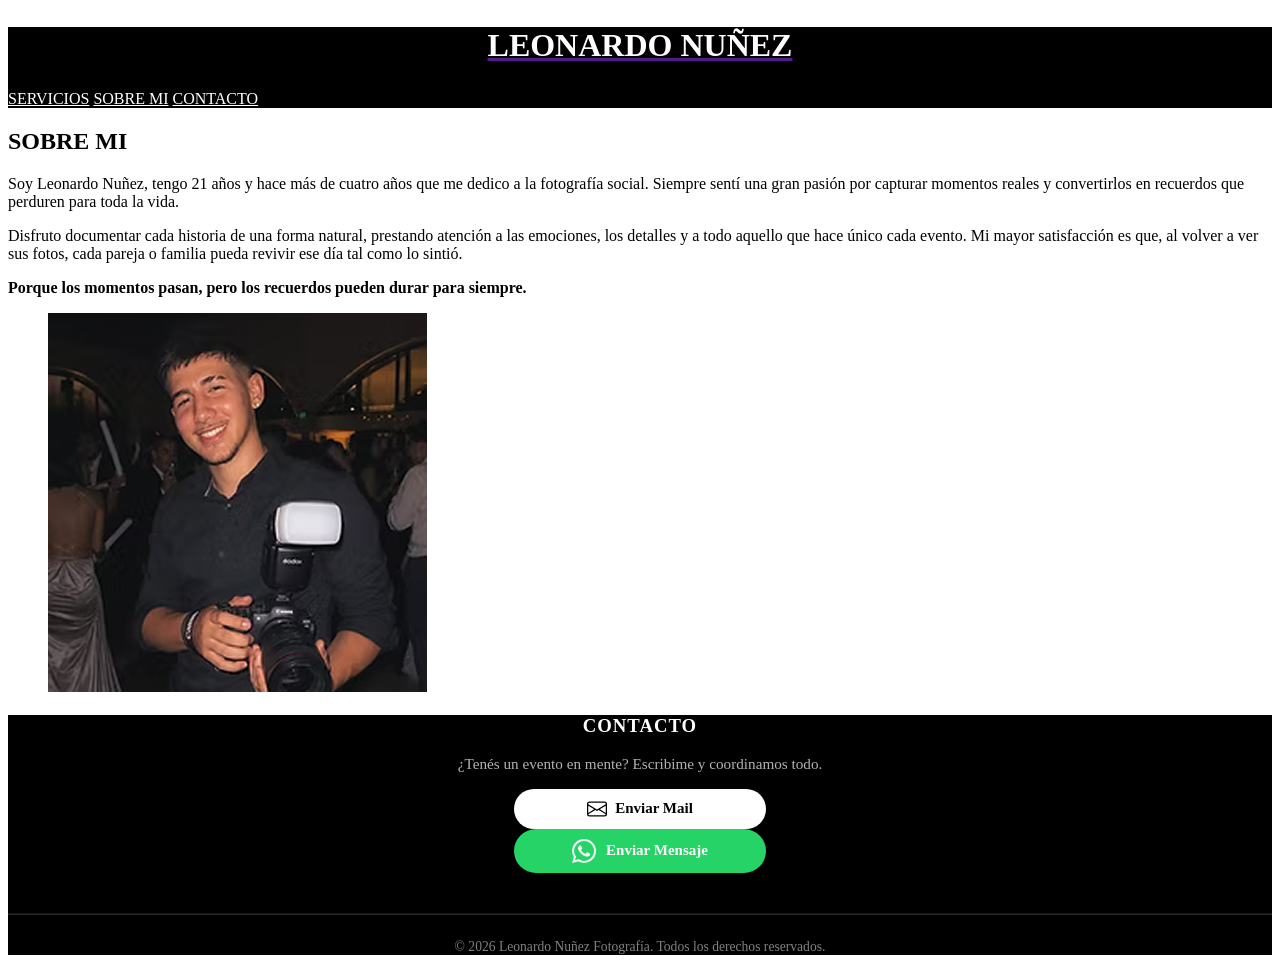
==== sobremi.html @ 3921816c "sobremi.html agregado" ====
<!DOCTYPE html>
<html lang="es">

<head>
    <meta charset="UTF-8">
    <meta http-equiv="X-UA-Compatible" content="IE=edge">
    <meta name="viewport" content="width=device-width, initial-scale=1.0">
    <title>Leo Nuñez - Fotografía</title>
    <meta name="description"
        content="Pagina web portfolio para Leonardo Nuñez fotografo profesional de eventos, cumpleaños de 15 y casamientos">
    <link rel="stylesheet" href="css/bootstrap.min.css">
    <link rel="stylesheet" href="css/estilos.css">
</head>

<body>
    <div class="container-fluid" id="heroSobreMi">
        <header class="container">
            <nav class="row justify-content-between align-items-center py-3">
                <div class="col-md-4">
                    <div class="row justify-content-between align-items-center">
                        <a class="btn" href="">
                            <h1 class="logo">LEONARDO NUÑEZ</h1>
                        </a>
                    </div>
                </div>
                <div class="col-md-5">
                    <div class="row justify-content-between align-items-center">
                        <a class="col-md-4 text-center btn btn-nav" href="index.html">SERVICIOS</a>
                        <a class="col-md-4 text-center btn btn-nav" href="">SOBRE MI</a>
                        <a class="col-md-4 text-center btn btn-nav" href="#contacto">CONTACTO</a>
                    </div>
                </div>
            </nav>
        </header>
    </div>

    <main>
        <section class="container" id="sobreMi">
            <div class="row justify-content-center py-5">
                <div class="col-md-6">
                    <h1>SOBRE MI</h1>
                    <p>Soy Leonardo Nuñez, tengo 21 años y hace más de cuatro años que me dedico a la fotografía social. Siempre sentí una gran pasión por capturar momentos reales y convertirlos en recuerdos que perduren para toda la vida.</p>
                    <p>Disfruto documentar cada historia de una forma natural, prestando atención a las emociones, los detalles y a todo aquello que hace único cada evento. Mi mayor satisfacción es que, al volver a ver sus fotos, cada pareja o familia pueda revivir ese día tal como lo sintió.</p>
                    <p><strong>Porque los momentos pasan, pero los recuerdos pueden durar para siempre.</strong></p>
                </div>
                <figure class="col-md-3 text-center">
                    <img class="img-fluid mx-auto d-block" src="img/IMG_5636 1.png" alt="Leonardo Nuñez posando con una camara en las manos y sonriendo">
                </figure>
            </div>
        </section>
    </main>

    <footer class="container-fluid" id="contacto">
        <div class="container py-5">
            <div class="row justify-content-center align-items-center gy-4">
                <div class="col-12 col-md-5 text-center text-md-start">
                    <h3>Contacto</h3>
                    <p class="footer-subtitle">¿Tenés un evento en mente? Escribime y coordinamos todo.</p>
                </div>

                <div class="col-12 col-md-7">
                    <div class="row justify-content-center gy-3 gx-3">
                        <div class="col-12 col-md-6 footer-item">
                            <a href="mailto:leonunez@gmail.com" class="button-mail">
                                <svg xmlns="http://www.w3.org/2000/svg" width="20" height="20" fill="currentColor" viewBox="0 0 16 16">
                                    <path d="M0 4a2 2 0 0 1 2-2h12a2 2 0 0 1 2 2v8a2 2 0 0 1-2 2H2a2 2 0 0 1-2-2V4Zm2-1a1 1 0 0 0-1 1v.217l7 4.2 7-4.2V4a1 1 0 0 0-1-1H2Zm13 2.383-4.708 2.825L15 11.105V5.383Zm-.034 6.876-5.64-3.471L8 9.583l-1.326-.795-5.64 3.47A1 1 0 0 0 2 13h12a1 1 0 0 0 .966-.741ZM1 11.105l4.708-2.897L1 5.383v5.722Z"/>
                                </svg>
                                Enviar Mail
                            </a>
                        </div>

                        <div class="col-12 col-md-6 footer-item">
                            <a href="https://wa.me/5491112345678" class="button-whatsapp" target="_blank" rel="noopener">
                                <img src="img/whatsapp-white-icon.png.webp" alt="WhatsApp"> Enviar Mensaje
                            </a>
                        </div>
                    </div>
                </div>
            </div>

            <hr class="footer-divider">

            <div class="row justify-content-center text-center">
                <div class="col-12">
                    <p class="footer-copy mb-0">&copy; <span id="anio"></span> Leonardo Nuñez Fotografía. Todos los derechos reservados.</p>
                </div>
            </div>
        </div>
    </footer>

    <script>
        document.getElementById('anio').textContent = new Date().getFullYear();
    </script>

    <script src="js/bootstrap.bundle.min.js"></script>
</body>

</html>
---- css/estilos.css ----
footer {
    background-color: black
}

footer h3 {
    color: #fff;
    text-align: center;
    text-transform: uppercase;
    letter-spacing: 1px;
}

footer p {
    color: #fff;
    text-align: center;
}

.footer-subtitle {
    color: rgba(255, 255, 255, 0.7);
    font-size: 0.95rem;
    margin-top: 0.5rem;
}

.footer-item {
    display: flex;
    flex-direction: column;
    align-items: center;
    justify-content: center;
    gap: 0.5rem;
}

.footer-icon {
    color: #25D366;
}

footer a {
    color: #fff;
    text-decoration: none;
}

footer a:hover {
    color: #25D366;
    text-decoration: underline;
}

.footer-divider {
    border-color: rgba(255, 255, 255, 0.15);
    margin: 2.5rem 0 1.5rem;
}

.footer-copy {
    color: rgba(255, 255, 255, 0.5);
    font-size: 0.85rem;
}

.btn-wpp {
    color: #fff;
    background-color: #25D366;
    width: 20%;
}

.btn-nav {
    color: #fff;
}

.logo {
    font-size: 2rem;
    font-weight:bolder;
    text-decoration: none;
    text-align: center;
    color: #fff;
}

/* Estilos para el botón de Mail */
.button-mail {
    display: inline-flex;
    align-items: center;
    justify-content: center;
    gap: 8px;
    padding: 10px 16px;
    background-color: #ffffff;
    color: #000 !important;
    font-size: 15px;
    font-weight: bold;
    text-decoration: none;
    border-radius: 50px;
    box-shadow: 0 4px 6px rgba(0, 0, 0, 0.1);
    transition: background-color 0.3s ease, box-shadow 0.3s ease;
    width: 100%;
    max-width: 220px;
}

.button-mail:hover {
    background-color: #e0e0e0;
    box-shadow: 0 6px 8px rgba(0, 0, 0, 0.15);
}

.button-mail:active {
    background-color: #cfcfcf;
    box-shadow: 0 2px 4px rgba(0, 0, 0, 0.2);
}

/* Estilos para el botón de WhatsApp */
.button-whatsapp {
    display: inline-flex;
    align-items: center;
    justify-content: center;
    padding: 10px 16px;
    background-color: #25D366;
    color: white !important;
    font-size: 15px;
    font-weight: bold;
    text-decoration: none;
    border-radius: 50px;
    box-shadow: 0 4px 6px rgba(0, 0, 0, 0.1);
    transition: background-color 0.3s ease, box-shadow 0.3s ease;
    width: 100%;
    max-width: 220px;
}

/* Estilo para la imagen dentro del botón */
.button-whatsapp img {
    width: 24px;
    height: 24px;
    margin-right: 10px;
    /* Esto convierte los colores de la imagen a blanco. Puedes ajustarlo o eliminarlo según la imagen que uses */
}

/* Efectos al pasar el ratón por el botón */
.button-whatsapp:hover {
    background-color: #1EBE56;
    box-shadow: 0 6px 8px rgba(0, 0, 0, 0.15);
}

.button-whatsapp:active {
    background-color: #169E49;
    box-shadow: 0 2px 4px rgba(0, 0, 0, 0.2);
}

#hero {
    background-image: url("../img/IMG_5701.JPG");
    background-size: cover;
    background-position: center;
    height: 100vh;
}

#heroSobreMi {
    background-color: #000;
}
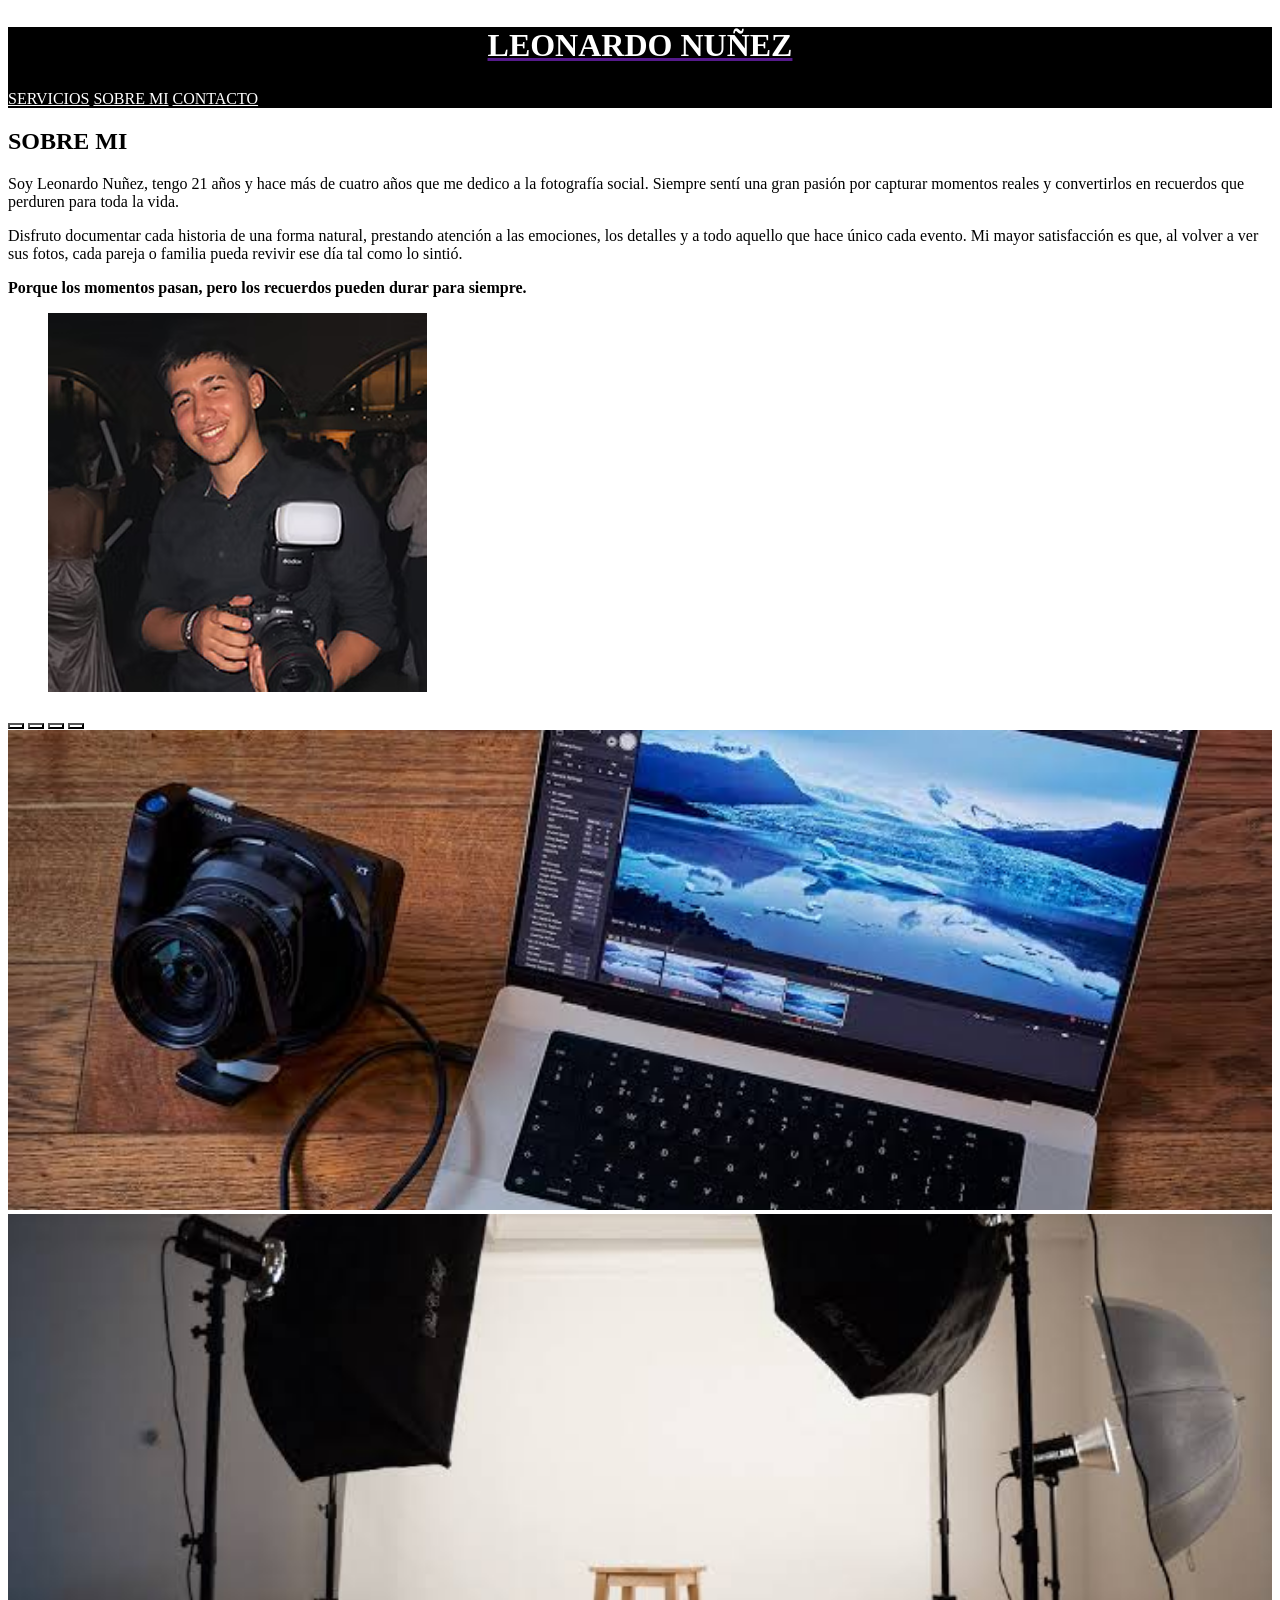
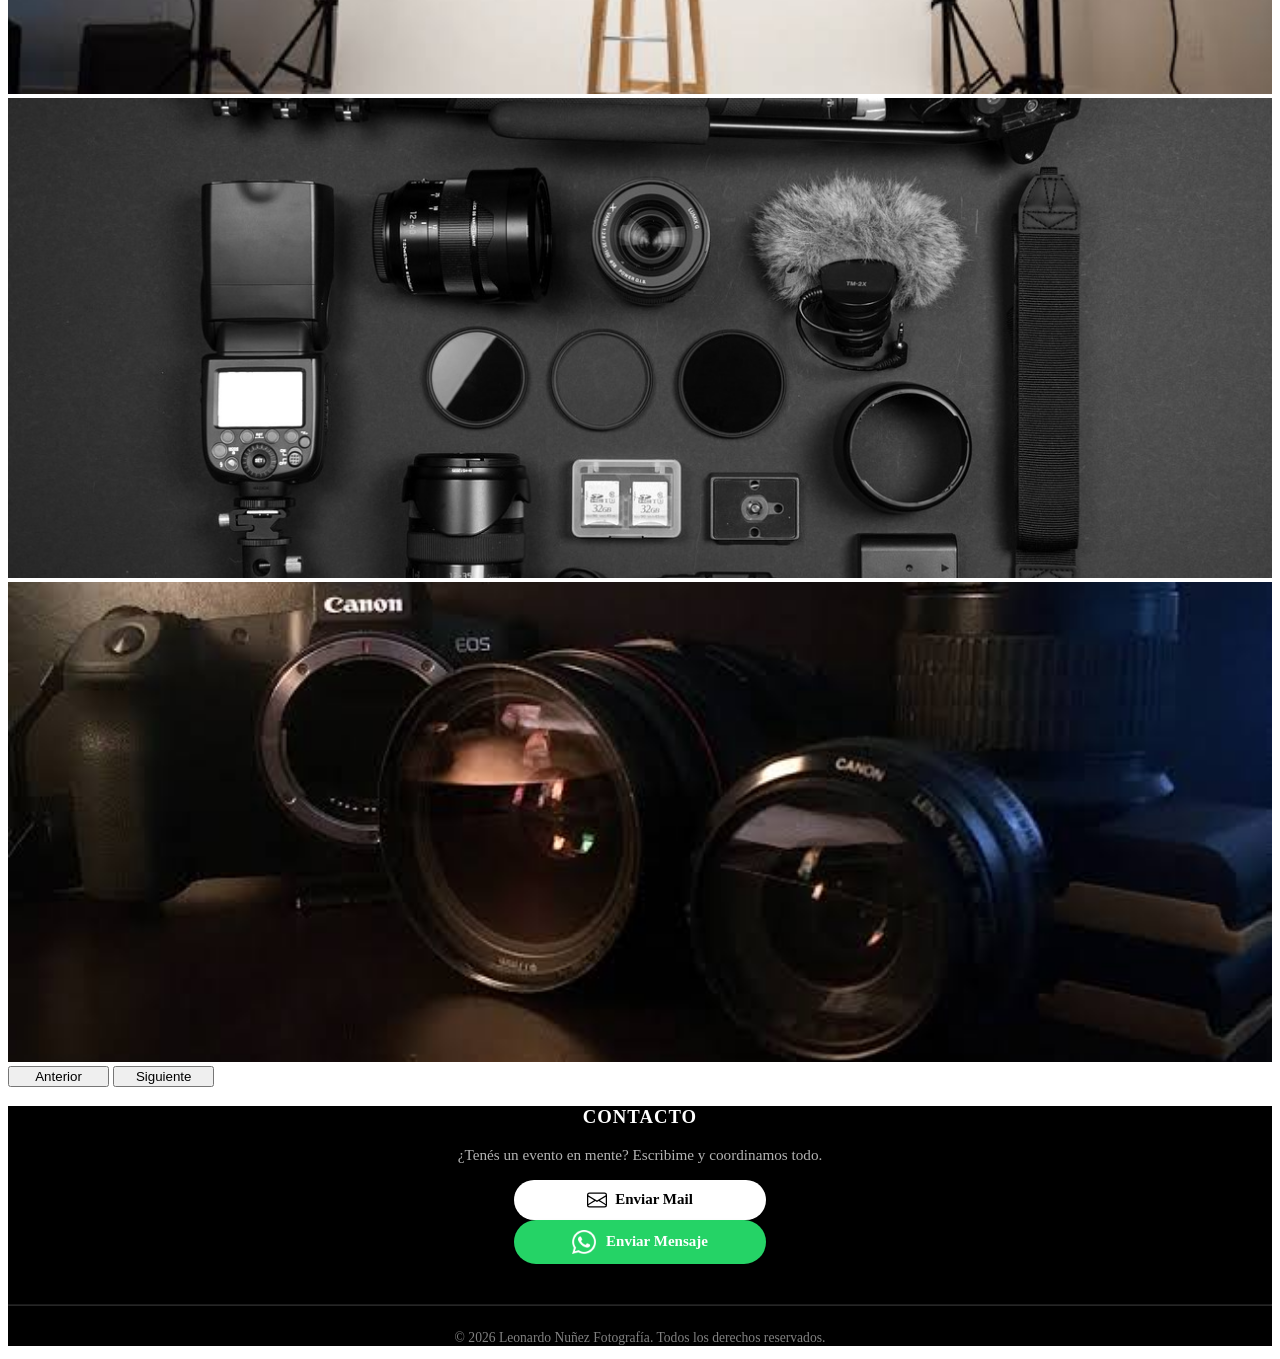
==== commit 8c21e136: "Agregado carrusel a sobremi.html" ====
--- a/sobremi.html
+++ b/sobremi.html
@@ -35,18 +35,49 @@
     </div>
 
     <main>
-        <section class="container" id="sobreMi">
-            <div class="row justify-content-center py-5">
-                <div class="col-md-6">
+        <section class="container py-5" id="sobreMi">
+            <div class="row justify-content-center">
+                <div class="col-md-6 fade-in-scroll">
                     <h1>SOBRE MI</h1>
                     <p>Soy Leonardo Nuñez, tengo 21 años y hace más de cuatro años que me dedico a la fotografía social. Siempre sentí una gran pasión por capturar momentos reales y convertirlos en recuerdos que perduren para toda la vida.</p>
                     <p>Disfruto documentar cada historia de una forma natural, prestando atención a las emociones, los detalles y a todo aquello que hace único cada evento. Mi mayor satisfacción es que, al volver a ver sus fotos, cada pareja o familia pueda revivir ese día tal como lo sintió.</p>
                     <p><strong>Porque los momentos pasan, pero los recuerdos pueden durar para siempre.</strong></p>
                 </div>
-                <figure class="col-md-3 text-center">
+                <figure class="col-md-3 text-center fade-in-scroll">
                     <img class="img-fluid mx-auto d-block" src="img/IMG_5636 1.png" alt="Leonardo Nuñez posando con una camara en las manos y sonriendo">
                 </figure>
             </div>
+            <div class="row justify-content-center">
+                <div id="carruselServicios" class="carousel slide col-md-9" data-bs-ride="carousel" data-bs-interval="3500">
+                    <div class="carousel-indicators">
+                        <button type="button" data-bs-target="#carruselServicios" data-bs-slide-to="0" class="active" aria-current="true" aria-label="Slide 1"></button>
+                        <button type="button" data-bs-target="#carruselServicios" data-bs-slide-to="1" aria-label="Slide 2"></button>
+                        <button type="button" data-bs-target="#carruselServicios" data-bs-slide-to="2" aria-label="Slide 3"></button>
+                        <button type="button" data-bs-target="#carruselServicios" data-bs-slide-to="3" aria-label="Slide 4"></button>
+                    </div>
+                    <div class="carousel-inner">
+                        <div class="carousel-item active">
+                            <img src="img/carrusel1.jpg" class="d-block w-100" alt="Foto de evento 1">
+                        </div>
+                        <div class="carousel-item">
+                            <img src="img/carrusel2.jpg" class="d-block w-100" alt="Foto de evento 2">
+                        </div>
+                        <div class="carousel-item">
+                            <img src="img/carrusel3.jpg" class="d-block w-100" alt="Foto de evento 3">
+                        </div>
+                        <div class="carousel-item">
+                            <img src="img/carrusel4.jpg" class="d-block w-100" alt="Foto de evento 4">
+                        </div>
+                    </div>
+                    <button class="carousel-control-prev" type="button" data-bs-target="#carruselServicios" data-bs-slide="prev">
+                        <span class="carousel-control-prev-icon" aria-hidden="true"></span>
+                        <span class="visually-hidden">Anterior</span>
+                    </button>
+                    <button class="carousel-control-next" type="button" data-bs-target="#carruselServicios" data-bs-slide="next">
+                        <span class="carousel-control-next-icon" aria-hidden="true"></span>
+                        <span class="visually-hidden">Siguiente</span>
+                    </button>
+                </div>
         </section>
     </main>
 
@@ -93,6 +124,7 @@
     </script>
 
     <script src="js/bootstrap.bundle.min.js"></script>
+    <script src="js/scroll-reveal.js"></script>
 </body>
 
 </html>
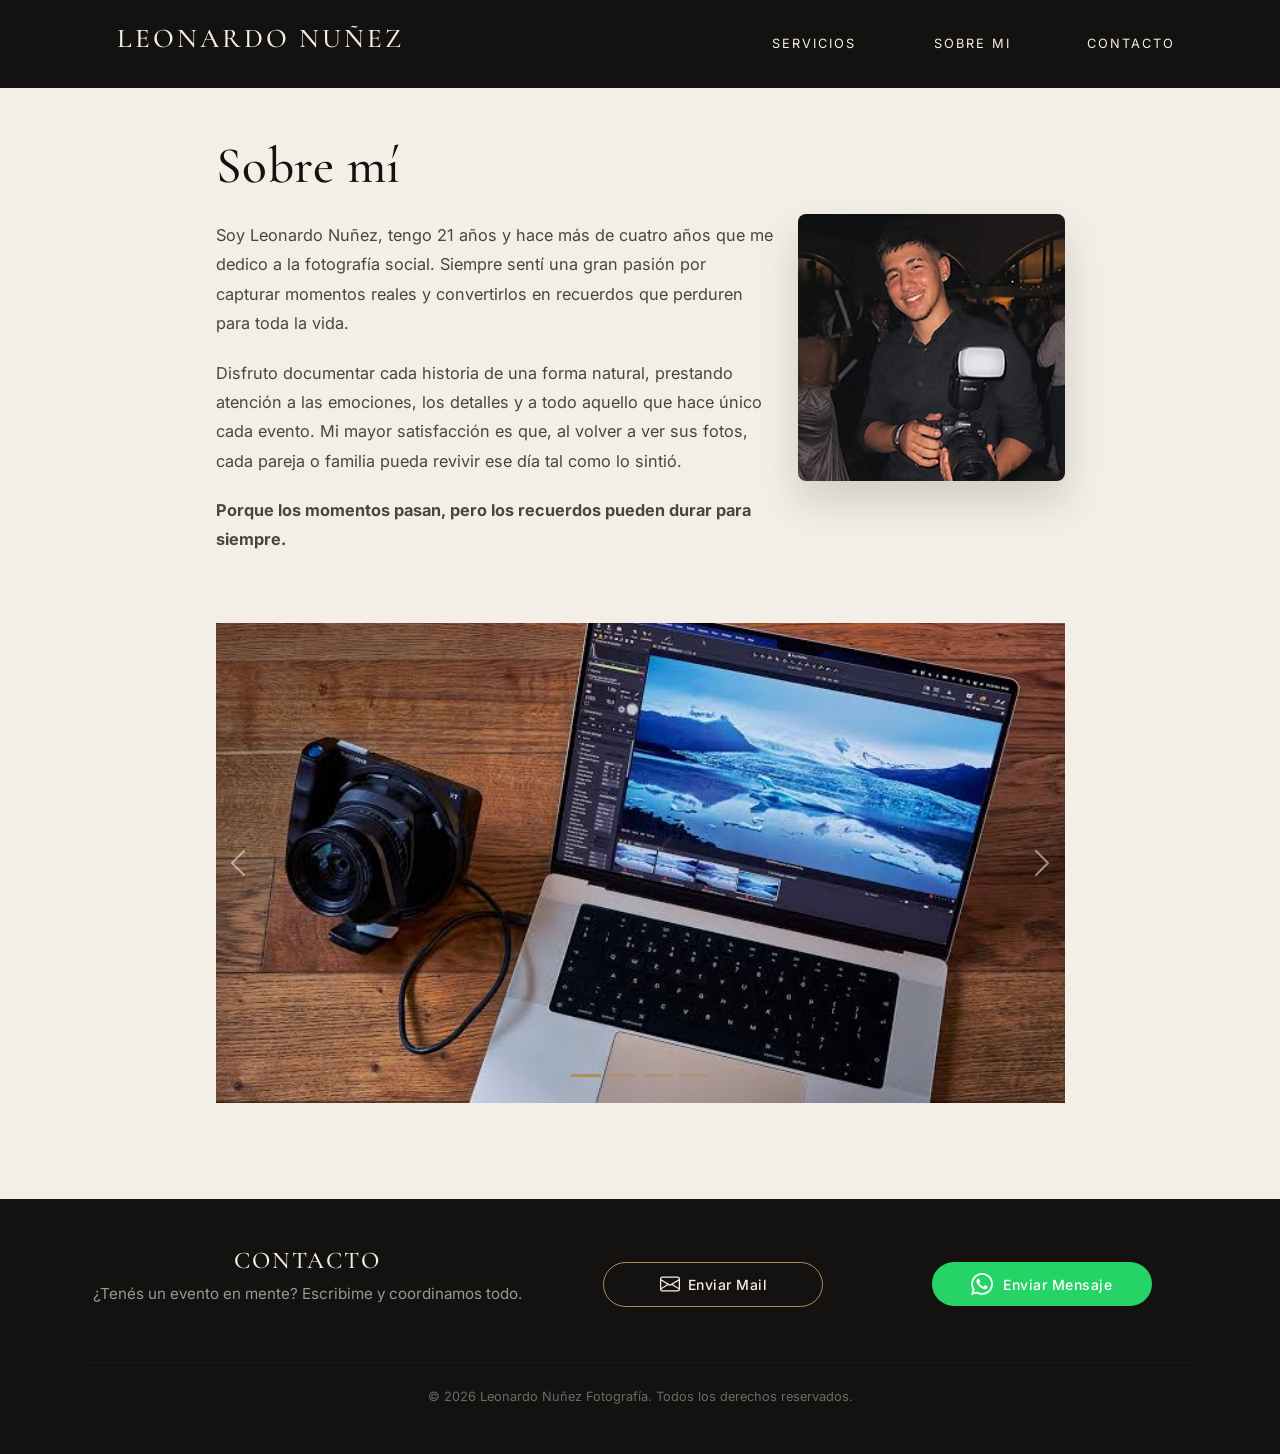
==== commit dcfc5788: "Cambio de sistema visual completo" ====
--- a/sobremi.html
+++ b/sobremi.html
@@ -1,130 +1,134 @@
-<!DOCTYPE html>
-<html lang="es">
-
-<head>
-    <meta charset="UTF-8">
-    <meta http-equiv="X-UA-Compatible" content="IE=edge">
-    <meta name="viewport" content="width=device-width, initial-scale=1.0">
-    <title>Leo Nuñez - Fotografía</title>
-    <meta name="description"
-        content="Pagina web portfolio para Leonardo Nuñez fotografo profesional de eventos, cumpleaños de 15 y casamientos">
-    <link rel="stylesheet" href="css/bootstrap.min.css">
-    <link rel="stylesheet" href="css/estilos.css">
-</head>
-
-<body>
-    <div class="container-fluid" id="heroSobreMi">
-        <header class="container">
-            <nav class="row justify-content-between align-items-center py-3">
-                <div class="col-md-4">
-                    <div class="row justify-content-between align-items-center">
-                        <a class="btn" href="">
-                            <h1 class="logo">LEONARDO NUÑEZ</h1>
-                        </a>
-                    </div>
-                </div>
-                <div class="col-md-5">
-                    <div class="row justify-content-between align-items-center">
-                        <a class="col-md-4 text-center btn btn-nav" href="index.html">SERVICIOS</a>
-                        <a class="col-md-4 text-center btn btn-nav" href="">SOBRE MI</a>
-                        <a class="col-md-4 text-center btn btn-nav" href="#contacto">CONTACTO</a>
-                    </div>
-                </div>
-            </nav>
-        </header>
-    </div>
-
-    <main>
-        <section class="container py-5" id="sobreMi">
-            <div class="row justify-content-center">
-                <div class="col-md-6 fade-in-scroll">
-                    <h1>SOBRE MI</h1>
-                    <p>Soy Leonardo Nuñez, tengo 21 años y hace más de cuatro años que me dedico a la fotografía social. Siempre sentí una gran pasión por capturar momentos reales y convertirlos en recuerdos que perduren para toda la vida.</p>
-                    <p>Disfruto documentar cada historia de una forma natural, prestando atención a las emociones, los detalles y a todo aquello que hace único cada evento. Mi mayor satisfacción es que, al volver a ver sus fotos, cada pareja o familia pueda revivir ese día tal como lo sintió.</p>
-                    <p><strong>Porque los momentos pasan, pero los recuerdos pueden durar para siempre.</strong></p>
-                </div>
-                <figure class="col-md-3 text-center fade-in-scroll">
-                    <img class="img-fluid mx-auto d-block" src="img/IMG_5636 1.png" alt="Leonardo Nuñez posando con una camara en las manos y sonriendo">
-                </figure>
-            </div>
-            <div class="row justify-content-center">
-                <div id="carruselServicios" class="carousel slide col-md-9" data-bs-ride="carousel" data-bs-interval="3500">
-                    <div class="carousel-indicators">
-                        <button type="button" data-bs-target="#carruselServicios" data-bs-slide-to="0" class="active" aria-current="true" aria-label="Slide 1"></button>
-                        <button type="button" data-bs-target="#carruselServicios" data-bs-slide-to="1" aria-label="Slide 2"></button>
-                        <button type="button" data-bs-target="#carruselServicios" data-bs-slide-to="2" aria-label="Slide 3"></button>
-                        <button type="button" data-bs-target="#carruselServicios" data-bs-slide-to="3" aria-label="Slide 4"></button>
-                    </div>
-                    <div class="carousel-inner">
-                        <div class="carousel-item active">
-                            <img src="img/carrusel1.jpg" class="d-block w-100" alt="Foto de evento 1">
-                        </div>
-                        <div class="carousel-item">
-                            <img src="img/carrusel2.jpg" class="d-block w-100" alt="Foto de evento 2">
-                        </div>
-                        <div class="carousel-item">
-                            <img src="img/carrusel3.jpg" class="d-block w-100" alt="Foto de evento 3">
-                        </div>
-                        <div class="carousel-item">
-                            <img src="img/carrusel4.jpg" class="d-block w-100" alt="Foto de evento 4">
-                        </div>
-                    </div>
-                    <button class="carousel-control-prev" type="button" data-bs-target="#carruselServicios" data-bs-slide="prev">
-                        <span class="carousel-control-prev-icon" aria-hidden="true"></span>
-                        <span class="visually-hidden">Anterior</span>
-                    </button>
-                    <button class="carousel-control-next" type="button" data-bs-target="#carruselServicios" data-bs-slide="next">
-                        <span class="carousel-control-next-icon" aria-hidden="true"></span>
-                        <span class="visually-hidden">Siguiente</span>
-                    </button>
-                </div>
-        </section>
-    </main>
-
-    <footer class="container-fluid" id="contacto">
-        <div class="container py-5">
-            <div class="row justify-content-center align-items-center gy-4">
-                <div class="col-12 col-md-5 text-center text-md-start">
-                    <h3>Contacto</h3>
-                    <p class="footer-subtitle">¿Tenés un evento en mente? Escribime y coordinamos todo.</p>
-                </div>
-
-                <div class="col-12 col-md-7">
-                    <div class="row justify-content-center gy-3 gx-3">
-                        <div class="col-12 col-md-6 footer-item">
-                            <a href="mailto:leonunez@gmail.com" class="button-mail">
-                                <svg xmlns="http://www.w3.org/2000/svg" width="20" height="20" fill="currentColor" viewBox="0 0 16 16">
-                                    <path d="M0 4a2 2 0 0 1 2-2h12a2 2 0 0 1 2 2v8a2 2 0 0 1-2 2H2a2 2 0 0 1-2-2V4Zm2-1a1 1 0 0 0-1 1v.217l7 4.2 7-4.2V4a1 1 0 0 0-1-1H2Zm13 2.383-4.708 2.825L15 11.105V5.383Zm-.034 6.876-5.64-3.471L8 9.583l-1.326-.795-5.64 3.47A1 1 0 0 0 2 13h12a1 1 0 0 0 .966-.741ZM1 11.105l4.708-2.897L1 5.383v5.722Z"/>
-                                </svg>
-                                Enviar Mail
-                            </a>
-                        </div>
-
-                        <div class="col-12 col-md-6 footer-item">
-                            <a href="https://wa.me/5491112345678" class="button-whatsapp" target="_blank" rel="noopener">
-                                <img src="img/whatsapp-white-icon.png.webp" alt="WhatsApp"> Enviar Mensaje
-                            </a>
-                        </div>
-                    </div>
-                </div>
-            </div>
-
-            <hr class="footer-divider">
-
-            <div class="row justify-content-center text-center">
-                <div class="col-12">
-                    <p class="footer-copy mb-0">&copy; <span id="anio"></span> Leonardo Nuñez Fotografía. Todos los derechos reservados.</p>
-                </div>
-            </div>
-        </div>
-    </footer>
-
-    <script>
-        document.getElementById('anio').textContent = new Date().getFullYear();
-    </script>
-
-    <script src="js/bootstrap.bundle.min.js"></script>
-    <script src="js/scroll-reveal.js"></script>
-</body>
-
+<!DOCTYPE html>
+<html lang="es">
+
+<head>
+    <meta charset="UTF-8">
+    <meta http-equiv="X-UA-Compatible" content="IE=edge">
+    <meta name="viewport" content="width=device-width, initial-scale=1.0">
+    <title>Leo Nuñez - Fotografía</title>
+    <meta name="description"
+        content="Pagina web portfolio para Leonardo Nuñez fotografo profesional de eventos, cumpleaños de 15 y casamientos">
+    <link rel="preconnect" href="https://fonts.googleapis.com">
+    <link rel="preconnect" href="https://fonts.gstatic.com" crossorigin>
+    <link href="https://fonts.googleapis.com/css2?family=Cormorant+Garamond:wght@400;500;600&family=Inter:wght@400;500;600&display=swap" rel="stylesheet">
+    <link rel="stylesheet" href="css/bootstrap.min.css">
+    <link rel="stylesheet" href="css/estilos.css">
+</head>
+
+<body>
+    <div class="container-fluid" id="heroSobreMi">
+        <header class="container">
+            <nav class="row justify-content-between align-items-center py-3">
+                <div class="col-md-4">
+                    <div class="row justify-content-between align-items-center">
+                        <a class="btn" href="">
+                            <h1 class="logo">LEONARDO NUÑEZ</h1>
+                        </a>
+                    </div>
+                </div>
+                <div class="col-md-5">
+                    <div class="row justify-content-between align-items-center">
+                        <a class="col-md-4 text-center btn btn-nav" href="index.html">SERVICIOS</a>
+                        <a class="col-md-4 text-center btn btn-nav" href="">SOBRE MI</a>
+                        <a class="col-md-4 text-center btn btn-nav" href="#contacto">CONTACTO</a>
+                    </div>
+                </div>
+            </nav>
+        </header>
+    </div>
+
+    <main>
+        <section class="container py-5" id="sobreMi">
+            <div class="row justify-content-center align-items-center">
+                <div class="col-md-6 fade-in-left">
+                    <h1>Sobre mí</h1>
+                    <p>Soy Leonardo Nuñez, tengo 21 años y hace más de cuatro años que me dedico a la fotografía social. Siempre sentí una gran pasión por capturar momentos reales y convertirlos en recuerdos que perduren para toda la vida.</p>
+                    <p>Disfruto documentar cada historia de una forma natural, prestando atención a las emociones, los detalles y a todo aquello que hace único cada evento. Mi mayor satisfacción es que, al volver a ver sus fotos, cada pareja o familia pueda revivir ese día tal como lo sintió.</p>
+                    <p><strong>Porque los momentos pasan, pero los recuerdos pueden durar para siempre.</strong></p>
+                </div>
+                <figure class="col-md-3 text-center fade-in-scroll">
+                    <img class="img-fluid mx-auto d-block" src="img/IMG_5636 1.png" alt="Leonardo Nuñez posando con una camara en las manos y sonriendo">
+                </figure>
+            </div>
+            <div class="row justify-content-center py-5">
+                <div id="carruselServicios" class="carousel slide col-md-9" data-bs-ride="carousel" data-bs-interval="3500">
+                    <div class="carousel-indicators">
+                        <button type="button" data-bs-target="#carruselServicios" data-bs-slide-to="0" class="active" aria-current="true" aria-label="Slide 1"></button>
+                        <button type="button" data-bs-target="#carruselServicios" data-bs-slide-to="1" aria-label="Slide 2"></button>
+                        <button type="button" data-bs-target="#carruselServicios" data-bs-slide-to="2" aria-label="Slide 3"></button>
+                        <button type="button" data-bs-target="#carruselServicios" data-bs-slide-to="3" aria-label="Slide 4"></button>
+                    </div>
+                    <div class="carousel-inner">
+                        <div class="carousel-item active">
+                            <img src="img/carrusel1.jpg" class="d-block w-100" alt="Foto de evento 1">
+                        </div>
+                        <div class="carousel-item">
+                            <img src="img/carrusel2.jpg" class="d-block w-100" alt="Foto de evento 2">
+                        </div>
+                        <div class="carousel-item">
+                            <img src="img/carrusel3.jpg" class="d-block w-100" alt="Foto de evento 3">
+                        </div>
+                        <div class="carousel-item">
+                            <img src="img/carrusel4.jpg" class="d-block w-100" alt="Foto de evento 4">
+                        </div>
+                    </div>
+                    <button class="carousel-control-prev" type="button" data-bs-target="#carruselServicios" data-bs-slide="prev">
+                        <span class="carousel-control-prev-icon" aria-hidden="true"></span>
+                        <span class="visually-hidden">Anterior</span>
+                    </button>
+                    <button class="carousel-control-next" type="button" data-bs-target="#carruselServicios" data-bs-slide="next">
+                        <span class="carousel-control-next-icon" aria-hidden="true"></span>
+                        <span class="visually-hidden">Siguiente</span>
+                    </button>
+                </div>
+            </div>
+        </section>
+    </main>
+
+    <footer class="container-fluid" id="contacto">
+        <div class="container py-5">
+            <div class="row justify-content-center align-items-center gy-4">
+                <div class="col-12 col-md-5 text-center text-md-start">
+                    <h3>Contacto</h3>
+                    <p class="footer-subtitle">¿Tenés un evento en mente? Escribime y coordinamos todo.</p>
+                </div>
+
+                <div class="col-12 col-md-7">
+                    <div class="row justify-content-center gy-3 gx-3">
+                        <div class="col-12 col-md-6 footer-item">
+                            <a href="mailto:leonunez@gmail.com" class="button-mail">
+                                <svg xmlns="http://www.w3.org/2000/svg" width="20" height="20" fill="currentColor" viewBox="0 0 16 16">
+                                    <path d="M0 4a2 2 0 0 1 2-2h12a2 2 0 0 1 2 2v8a2 2 0 0 1-2 2H2a2 2 0 0 1-2-2V4Zm2-1a1 1 0 0 0-1 1v.217l7 4.2 7-4.2V4a1 1 0 0 0-1-1H2Zm13 2.383-4.708 2.825L15 11.105V5.383Zm-.034 6.876-5.64-3.471L8 9.583l-1.326-.795-5.64 3.47A1 1 0 0 0 2 13h12a1 1 0 0 0 .966-.741ZM1 11.105l4.708-2.897L1 5.383v5.722Z"/>
+                                </svg>
+                                Enviar Mail
+                            </a>
+                        </div>
+
+                        <div class="col-12 col-md-6 footer-item">
+                            <a href="https://wa.me/5491112345678" class="button-whatsapp" target="_blank" rel="noopener">
+                                <img src="img/whatsapp-white-icon.png.webp" alt="WhatsApp"> Enviar Mensaje
+                            </a>
+                        </div>
+                    </div>
+                </div>
+            </div>
+
+            <hr class="footer-divider">
+
+            <div class="row justify-content-center text-center">
+                <div class="col-12">
+                    <p class="footer-copy mb-0">&copy; <span id="anio"></span> Leonardo Nuñez Fotografía. Todos los derechos reservados.</p>
+                </div>
+            </div>
+        </div>
+    </footer>
+
+    <script>
+        document.getElementById('anio').textContent = new Date().getFullYear();
+    </script>
+
+    <script src="js/bootstrap.bundle.min.js"></script>
+    <script src="js/scroll-reveal.js"></script>
+</body>
+
 </html>
--- a/css/estilos.css
+++ b/css/estilos.css
@@ -0,0 +1,471 @@
+/* ============================
+   Variables de marca
+   ============================ */
+:root {
+    --negro: #141210;
+    --negro-suave: #1c1a17;
+    --crema: #F3EEE6;
+    --crema-suave: #EAE3D6;
+    --dorado: #B08D57;
+    --dorado-claro: #C9A876;
+    --texto-secundario: #8a8377;
+    --whatsapp: #25D366;
+    --font-titulo: 'Cormorant Garamond', 'Georgia', serif;
+    --font-cuerpo: 'Inter', 'Helvetica Neue', sans-serif;
+}
+
+body {
+    font-family: var(--font-cuerpo);
+    background-color: var(--crema);
+    color: var(--negro);
+}
+
+h1, h2, h3, h4 {
+    font-family: var(--font-titulo);
+    font-weight: 500;
+    letter-spacing: 0.5px;
+}
+
+/* ============================
+   Header / Nav
+   ============================ */
+.logo {
+    font-family: var(--font-titulo);
+    font-size: 1.7rem;
+    font-weight: 500;
+    letter-spacing: 3px;
+    text-decoration: none;
+    text-align: center;
+    color: var(--crema);
+    text-transform: uppercase;
+}
+
+.btn-nav {
+    color: var(--crema);
+    font-size: 0.8rem;
+    letter-spacing: 2px;
+    text-transform: uppercase;
+    text-decoration: none;
+    padding: 8px 10px;
+    position: relative;
+    transition: color 0.3s ease;
+}
+
+.btn-nav::after {
+    content: '';
+    position: absolute;
+    left: 10px;
+    right: 10px;
+    bottom: 2px;
+    height: 1px;
+    background: var(--dorado);
+    transform: scaleX(0);
+    transform-origin: right;
+    transition: transform 0.35s ease;
+}
+
+.btn-nav:hover {
+    color: var(--dorado-claro);
+}
+
+.btn-nav:hover::after {
+    transform: scaleX(1);
+    transform-origin: left;
+}
+
+/* ============================
+   Hero
+   ============================ */
+#hero {
+    background-image: linear-gradient(180deg, rgba(20,18,16,0.55) 0%, rgba(20,18,16,0.25) 45%, rgba(20,18,16,0.75) 100%), url("../img/IMG_5701.JPG");
+    background-size: cover;
+    background-position: center;
+    background-attachment: fixed;
+    height: 100vh;
+    display: flex;
+    flex-direction: column;
+}
+
+.hero-content {
+    flex: 1;
+    display: flex;
+    flex-direction: column;
+    align-items: center;
+    justify-content: center;
+    text-align: center;
+    padding: 0 1.5rem;
+}
+
+.hero-content .eyebrow {
+    color: var(--dorado-claro);
+    font-size: 0.75rem;
+    letter-spacing: 4px;
+    text-transform: uppercase;
+    margin-bottom: 1.25rem;
+    opacity: 0;
+    animation: subirYAparecer 0.9s ease-out 0.2s forwards;
+}
+
+.hero-content h1.hero-title {
+    color: var(--crema);
+    font-size: clamp(2.5rem, 6vw, 4.5rem);
+    line-height: 1.1;
+    margin-bottom: 1.5rem;
+    opacity: 0;
+    animation: subirYAparecer 0.9s ease-out 0.4s forwards;
+}
+
+.hero-content p.hero-sub {
+    color: rgba(243, 238, 230, 0.75);
+    font-size: 1rem;
+    max-width: 480px;
+    margin: 0 auto 2rem;
+    opacity: 0;
+    animation: subirYAparecer 0.9s ease-out 0.6s forwards;
+}
+
+.hero-content .btn-hero {
+    opacity: 0;
+    animation: subirYAparecer 0.9s ease-out 0.8s forwards;
+}
+
+@keyframes subirYAparecer {
+    from { opacity: 0; transform: translateY(20px); }
+    to { opacity: 1; transform: translateY(0); }
+}
+
+.btn-dorado {
+    display: inline-block;
+    padding: 12px 32px;
+    border: 1px solid var(--dorado);
+    color: var(--crema);
+    font-size: 0.8rem;
+    letter-spacing: 2px;
+    text-transform: uppercase;
+    text-decoration: none;
+    border-radius: 50px;
+    transition: background-color 0.35s ease, color 0.35s ease;
+}
+
+.btn-dorado:hover {
+    background-color: var(--dorado);
+    color: var(--negro);
+}
+
+.scroll-cue {
+    text-align: center;
+    padding-bottom: 2rem;
+    color: rgba(243, 238, 230, 0.6);
+    font-size: 0.7rem;
+    letter-spacing: 2px;
+    text-transform: uppercase;
+    animation: rebote 2.2s ease-in-out infinite;
+}
+
+@keyframes rebote {
+    0%, 100% { transform: translateY(0); opacity: 0.6; }
+    50% { transform: translateY(8px); opacity: 1; }
+}
+
+/* ============================
+   Servicios
+   ============================ */
+#servicios {
+    padding: 6rem 0 5rem;
+}
+
+.servicios-eyebrow {
+    display: block;
+    text-align: center;
+    color: var(--dorado);
+    font-size: 0.75rem;
+    letter-spacing: 4px;
+    text-transform: uppercase;
+    margin-bottom: 0.75rem;
+}
+
+#servicios h2 {
+    font-size: clamp(2rem, 4vw, 2.8rem);
+    text-align: center;
+    margin-bottom: 3.5rem;
+    color: var(--negro);
+}
+
+.servicios-grid {
+    display: grid;
+    grid-template-columns: repeat(3, 1fr);
+    gap: 1.5rem;
+}
+
+.servicio-card {
+    position: relative;
+    overflow: hidden;
+    border-radius: 8px;
+    aspect-ratio: 3 / 4;
+    cursor: pointer;
+    background-color: var(--negro);
+}
+
+.servicio-card img {
+    width: 100%;
+    height: 100%;
+    object-fit: cover;
+    display: block;
+    transition: transform 0.6s ease, filter 0.6s ease;
+}
+
+.servicio-card:hover img {
+    transform: scale(1.08);
+    filter: brightness(0.7);
+}
+
+.servicio-card::after {
+    content: '';
+    position: absolute;
+    inset: 0;
+    background: linear-gradient(180deg, transparent 40%, rgba(20,18,16,0.85) 100%);
+}
+
+.servicio-info {
+    position: absolute;
+    left: 0;
+    right: 0;
+    bottom: 0;
+    padding: 1.75rem;
+    z-index: 2;
+    transform: translateY(8px);
+    transition: transform 0.4s ease;
+}
+
+.servicio-card:hover .servicio-info {
+    transform: translateY(0);
+}
+
+.servicio-info h3 {
+    color: var(--crema);
+    font-size: 1.6rem;
+    margin-bottom: 0.35rem;
+}
+
+.servicio-info p {
+    color: rgba(243, 238, 230, 0.75);
+    font-size: 0.85rem;
+    margin: 0;
+    max-height: 0;
+    overflow: hidden;
+    opacity: 0;
+    transition: max-height 0.4s ease, opacity 0.4s ease;
+}
+
+.servicio-card:hover .servicio-info p {
+    max-height: 60px;
+    opacity: 1;
+}
+
+@media (max-width: 768px) {
+    .servicios-grid {
+        grid-template-columns: 1fr;
+    }
+    #servicios {
+        padding: 4rem 0 3rem;
+    }
+}
+
+/* ============================
+   Sobre mi
+   ============================ */
+#heroSobreMi {
+    background-color: var(--negro);
+    padding-bottom: 1px;
+}
+
+#sobreMi {
+    padding: 5rem 0 3rem;
+}
+
+#sobreMi h1 {
+    font-size: clamp(2.2rem, 5vw, 3.2rem);
+    margin-bottom: 1.5rem;
+    color: var(--negro);
+}
+
+#sobreMi p {
+    color: #4a463e;
+    line-height: 1.8;
+    font-size: 1.02rem;
+    margin-bottom: 1.25rem;
+}
+
+#sobreMi figure img {
+    border-radius: 8px;
+    box-shadow: 0 20px 40px rgba(20,18,16,0.15);
+}
+
+/* Carrusel de servicios (Bootstrap) */
+#carruselServicios {
+    border-radius: 8px;
+    overflow: hidden;
+}
+
+#carruselServicios .carousel-item img {
+    width: 100%;
+    height: 480px;
+    object-fit: cover;
+}
+
+#carruselServicios .carousel-inner {
+    overflow: hidden;
+}
+
+#carruselServicios .carousel-control-prev,
+#carruselServicios .carousel-control-next {
+    width: 8%;
+}
+
+#carruselServicios .carousel-indicators button {
+    background-color: var(--dorado);
+}
+
+@media (max-width: 768px) {
+    #carruselServicios .carousel-item img {
+        height: 300px;
+    }
+}
+
+/* ============================
+   Footer
+   ============================ */
+footer {
+    background-color: var(--negro);
+}
+
+footer h3 {
+    color: var(--crema);
+    text-align: center;
+    text-transform: uppercase;
+    letter-spacing: 2px;
+    font-size: 1.5rem;
+}
+
+footer p {
+    color: var(--crema);
+    text-align: center;
+}
+
+.footer-subtitle {
+    color: rgba(243, 238, 230, 0.6);
+    font-size: 0.95rem;
+    margin-top: 0.5rem;
+    font-family: var(--font-cuerpo);
+}
+
+.footer-item {
+    display: flex;
+    flex-direction: column;
+    align-items: center;
+    justify-content: center;
+    gap: 0.5rem;
+}
+
+footer a {
+    color: var(--crema);
+    text-decoration: none;
+}
+
+.footer-divider {
+    border-color: rgba(243, 238, 230, 0.12);
+    margin: 2.5rem 0 1.5rem;
+}
+
+.footer-copy {
+    color: rgba(243, 238, 230, 0.4);
+    font-size: 0.8rem;
+    font-family: var(--font-cuerpo);
+}
+
+/* Botón de Mail */
+.button-mail {
+    display: inline-flex;
+    align-items: center;
+    justify-content: center;
+    gap: 8px;
+    padding: 11px 20px;
+    background-color: transparent;
+    border: 1px solid var(--dorado);
+    color: var(--crema) !important;
+    font-size: 14px;
+    font-weight: 500;
+    letter-spacing: 0.5px;
+    text-decoration: none;
+    border-radius: 50px;
+    transition: background-color 0.3s ease, color 0.3s ease;
+    width: 100%;
+    max-width: 220px;
+}
+
+.button-mail:hover {
+    background-color: var(--dorado);
+    color: var(--negro) !important;
+}
+
+/* Botón de WhatsApp */
+.button-whatsapp {
+    display: inline-flex;
+    align-items: center;
+    justify-content: center;
+    padding: 11px 20px;
+    background-color: var(--whatsapp);
+    color: white !important;
+    font-size: 14px;
+    font-weight: 500;
+    letter-spacing: 0.5px;
+    text-decoration: none;
+    border-radius: 50px;
+    transition: background-color 0.3s ease, box-shadow 0.3s ease;
+    width: 100%;
+    max-width: 220px;
+}
+
+.button-whatsapp img {
+    width: 22px;
+    height: 22px;
+    margin-right: 10px;
+}
+
+.button-whatsapp:hover {
+    background-color: #1EBE56;
+    box-shadow: 0 6px 16px rgba(37, 211, 102, 0.35);
+}
+
+.button-whatsapp:active {
+    background-color: #169E49;
+}
+
+/* ============================
+   Animaciones de scroll
+   ============================ */
+.fade-in-scroll {
+    opacity: 0;
+    transform: translateY(40px);
+    transition: opacity 0.8s ease-out, transform 0.8s ease-out;
+}
+
+.fade-in-scroll.visible {
+    opacity: 1;
+    transform: translateY(0);
+}
+
+.fade-in-scroll.stagger-1 { transition-delay: 0.1s; }
+.fade-in-scroll.stagger-2 { transition-delay: 0.2s; }
+.fade-in-scroll.stagger-3 { transition-delay: 0.3s; }
+
+.fade-in-left {
+    opacity: 0;
+    transform: translateX(-40px);
+    transition: opacity 0.8s ease-out, transform 0.8s ease-out;
+}
+
+.fade-in-left.visible {
+    opacity: 1;
+    transform: translateX(0);
+}
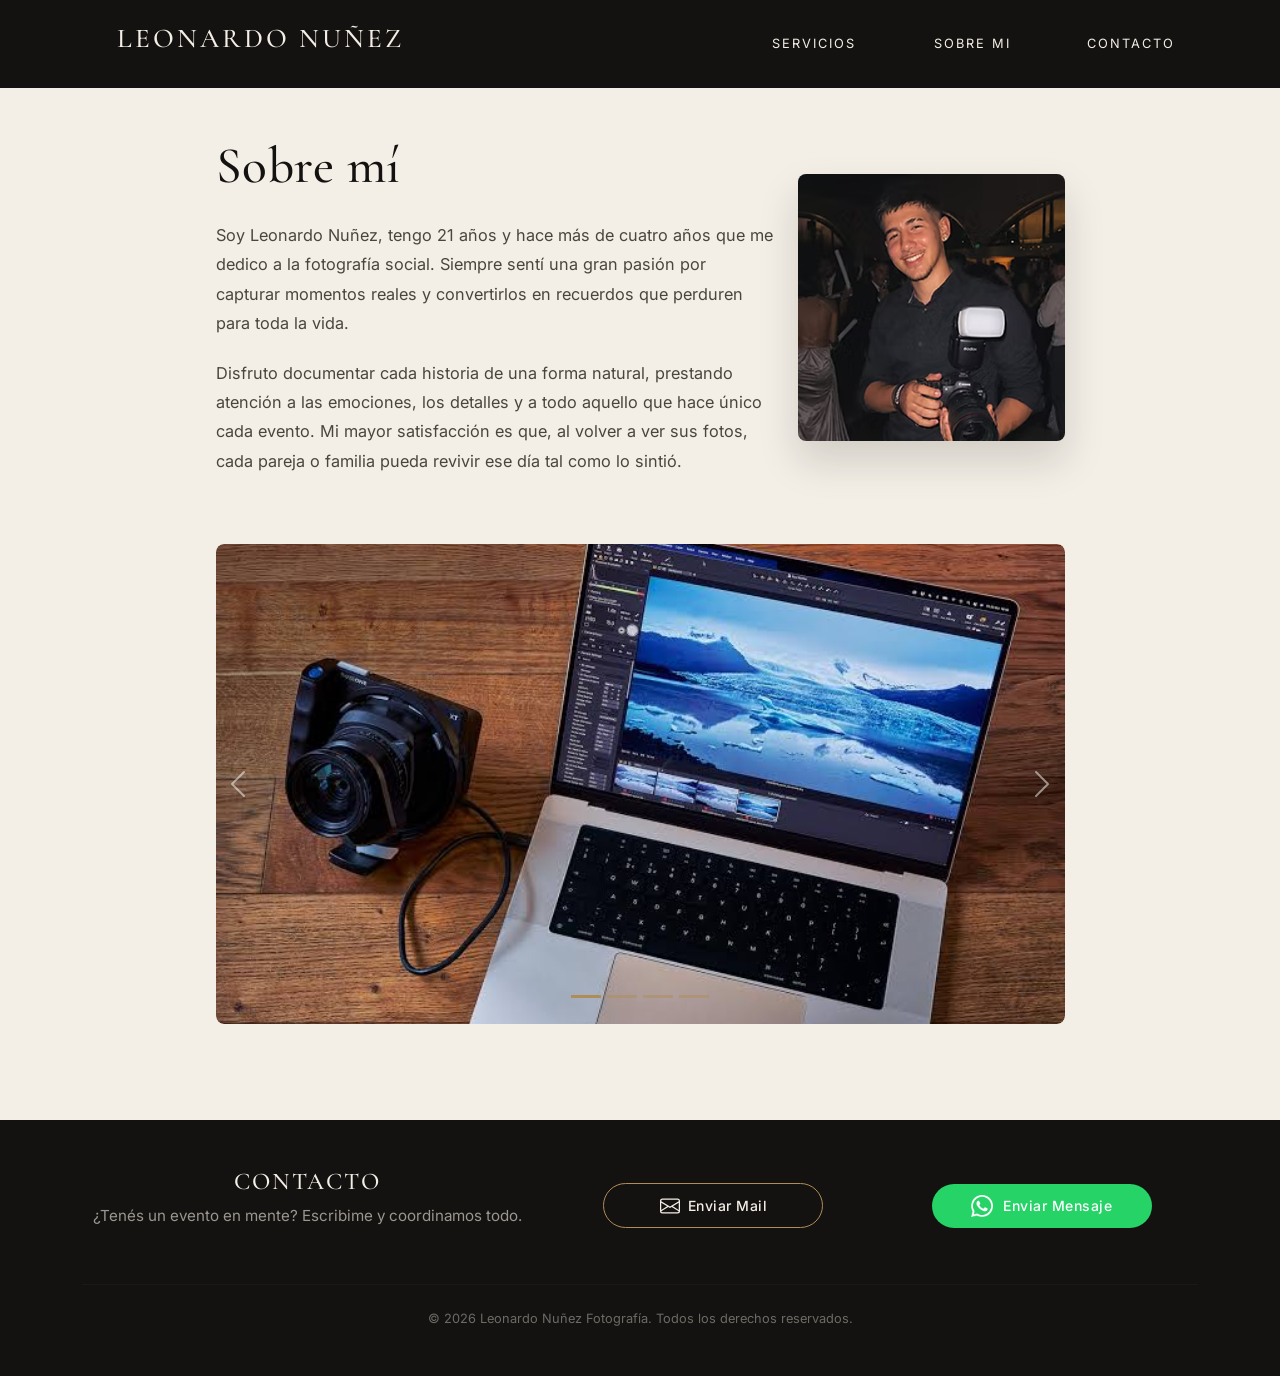
==== commit 48936531: "Correciones de estilo" ====
--- a/sobremi.html
+++ b/sobremi.html
@@ -44,7 +44,6 @@
                     <h1>Sobre mí</h1>
                     <p>Soy Leonardo Nuñez, tengo 21 años y hace más de cuatro años que me dedico a la fotografía social. Siempre sentí una gran pasión por capturar momentos reales y convertirlos en recuerdos que perduren para toda la vida.</p>
                     <p>Disfruto documentar cada historia de una forma natural, prestando atención a las emociones, los detalles y a todo aquello que hace único cada evento. Mi mayor satisfacción es que, al volver a ver sus fotos, cada pareja o familia pueda revivir ese día tal como lo sintió.</p>
-                    <p><strong>Porque los momentos pasan, pero los recuerdos pueden durar para siempre.</strong></p>
                 </div>
                 <figure class="col-md-3 text-center fade-in-scroll">
                     <img class="img-fluid mx-auto d-block" src="img/IMG_5636 1.png" alt="Leonardo Nuñez posando con una camara en las manos y sonriendo">
--- a/css/estilos.css
+++ b/css/estilos.css
@@ -77,7 +77,9 @@
    Hero
    ============================ */
 #hero {
-    background-image: linear-gradient(180deg, rgba(20,18,16,0.55) 0%, rgba(20,18,16,0.25) 45%, rgba(20,18,16,0.75) 100%), url("../img/IMG_5701.JPG");
+     background-image: 
+        radial-gradient(ellipse at center, rgba(20,18,16,0.7) 0%, rgba(20,18,16,0.8) 60%, rgba(20,18,16,0.75) 100%),
+        url("../img/IMG_5701.JPG");
     background-size: cover;
     background-position: center;
     background-attachment: fixed;
@@ -107,12 +109,14 @@
 }
 
 .hero-content h1.hero-title {
-    color: var(--crema);
-    font-size: clamp(2.5rem, 6vw, 4.5rem);
+    color: white;
+    font-size: clamp(2.5rem, 6vw, 3.5rem);
     line-height: 1.1;
     margin-bottom: 1.5rem;
     opacity: 0;
+    font-weight: bolder;
     animation: subirYAparecer 0.9s ease-out 0.4s forwards;
+    text-shadow: 0 4px 40px rgba(0,0,0,0.8), 0 2px 10px rgba(0,0,0,1), 0 0 60px rgba(0,0,0,1);
 }
 
 .hero-content p.hero-sub {
@@ -311,10 +315,12 @@
     width: 100%;
     height: 480px;
     object-fit: cover;
+    border-radius: 8px;
 }
 
 #carruselServicios .carousel-inner {
     overflow: hidden;
+    border-radius: 8px;
 }
 
 #carruselServicios .carousel-control-prev,
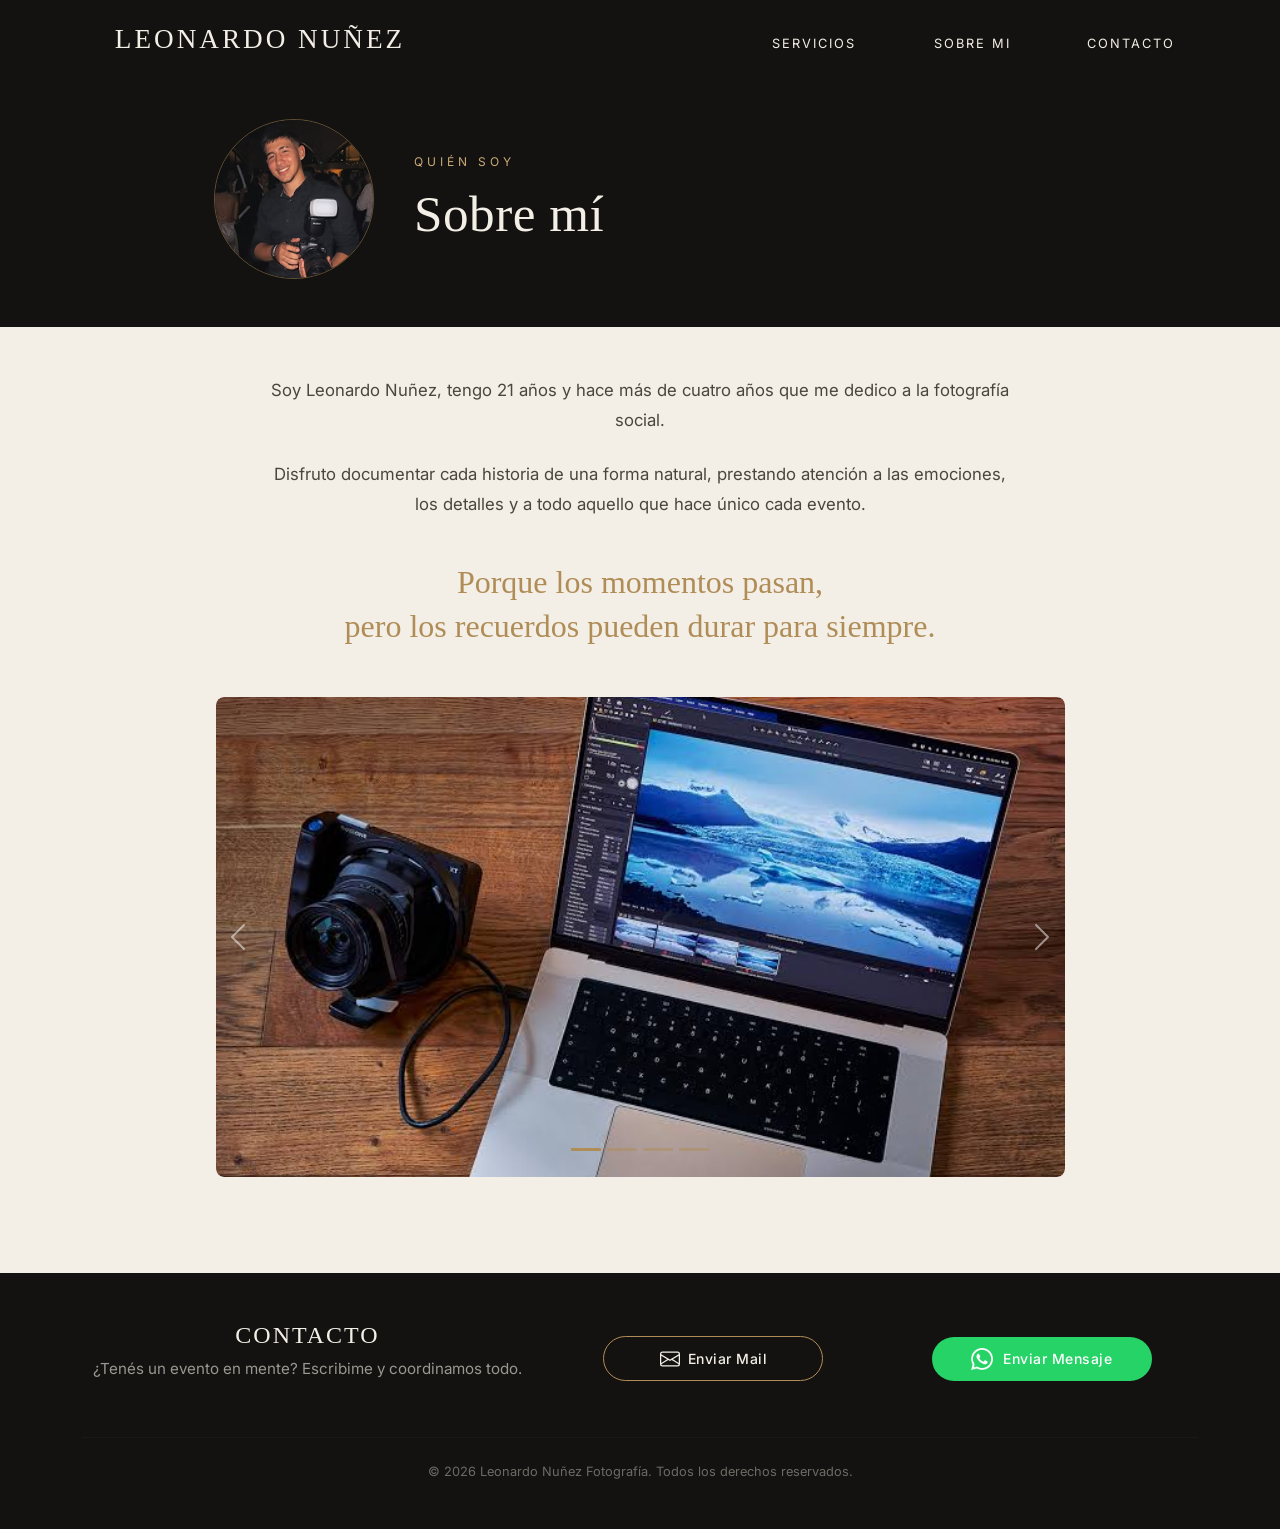
==== commit 0f60798e: "Cambios en sobreMi y header en mobile" ====
--- a/sobremi.html
+++ b/sobremi.html
@@ -35,19 +35,26 @@
                 </div>
             </nav>
         </header>
+
+        <div class="sobremi-hero-content">
+            <figure class="sobremi-hero-photo fade-in-scroll">
+                <img src="img/IMG_5636 1.png" alt="Leonardo Nuñez posando con una camara en las manos y sonriendo">
+            </figure>
+            <div class="sobremi-hero-text fade-in-left">
+                <span class="eyebrow">Quién soy</span>
+                <h1>Sobre mí</h1>
+            </div>
+        </div>
     </div>
 
     <main>
         <section class="container py-5" id="sobreMi">
-            <div class="row justify-content-center align-items-center">
-                <div class="col-md-6 fade-in-left">
-                    <h1>Sobre mí</h1>
-                    <p>Soy Leonardo Nuñez, tengo 21 años y hace más de cuatro años que me dedico a la fotografía social. Siempre sentí una gran pasión por capturar momentos reales y convertirlos en recuerdos que perduren para toda la vida.</p>
-                    <p>Disfruto documentar cada historia de una forma natural, prestando atención a las emociones, los detalles y a todo aquello que hace único cada evento. Mi mayor satisfacción es que, al volver a ver sus fotos, cada pareja o familia pueda revivir ese día tal como lo sintió.</p>
+            <div class="row justify-content-center">
+                <div class="col-md-8 sobremi-texto">
+                    <p class="fade-in-scroll">Soy Leonardo Nuñez, tengo 21 años y hace más de cuatro años que me dedico a la fotografía social.</p>
+                    <p class="fade-in-scroll stagger-1">Disfruto documentar cada historia de una forma natural, prestando atención a las emociones, los detalles y a todo aquello que hace único cada evento.</p>
+                    <p class="sobremi-destacada fade-in-scroll stagger-2">Porque los momentos pasan,<br>pero los recuerdos pueden durar para siempre.</p>
                 </div>
-                <figure class="col-md-3 text-center fade-in-scroll">
-                    <img class="img-fluid mx-auto d-block" src="img/IMG_5636 1.png" alt="Leonardo Nuñez posando con una camara en las manos y sonriendo">
-                </figure>
             </div>
             <div class="row justify-content-center py-5">
                 <div id="carruselServicios" class="carousel slide col-md-9" data-bs-ride="carousel" data-bs-interval="3500">
--- a/css/estilos.css
+++ b/css/estilos.css
@@ -1,477 +1,557 @@
-/* ============================
-   Variables de marca
-   ============================ */
-:root {
-    --negro: #141210;
-    --negro-suave: #1c1a17;
-    --crema: #F3EEE6;
-    --crema-suave: #EAE3D6;
-    --dorado: #B08D57;
-    --dorado-claro: #C9A876;
-    --texto-secundario: #8a8377;
-    --whatsapp: #25D366;
-    --font-titulo: 'Cormorant Garamond', 'Georgia', serif;
-    --font-cuerpo: 'Inter', 'Helvetica Neue', sans-serif;
-}
-
-body {
-    font-family: var(--font-cuerpo);
-    background-color: var(--crema);
-    color: var(--negro);
-}
-
-h1, h2, h3, h4 {
-    font-family: var(--font-titulo);
-    font-weight: 500;
-    letter-spacing: 0.5px;
-}
-
-/* ============================
-   Header / Nav
-   ============================ */
-.logo {
-    font-family: var(--font-titulo);
-    font-size: 1.7rem;
-    font-weight: 500;
-    letter-spacing: 3px;
-    text-decoration: none;
-    text-align: center;
-    color: var(--crema);
-    text-transform: uppercase;
-}
-
-.btn-nav {
-    color: var(--crema);
-    font-size: 0.8rem;
-    letter-spacing: 2px;
-    text-transform: uppercase;
-    text-decoration: none;
-    padding: 8px 10px;
-    position: relative;
-    transition: color 0.3s ease;
-}
-
-.btn-nav::after {
-    content: '';
-    position: absolute;
-    left: 10px;
-    right: 10px;
-    bottom: 2px;
-    height: 1px;
-    background: var(--dorado);
-    transform: scaleX(0);
-    transform-origin: right;
-    transition: transform 0.35s ease;
-}
-
-.btn-nav:hover {
-    color: var(--dorado-claro);
-}
-
-.btn-nav:hover::after {
-    transform: scaleX(1);
-    transform-origin: left;
-}
-
-/* ============================
-   Hero
-   ============================ */
-#hero {
-     background-image: 
-        radial-gradient(ellipse at center, rgba(20,18,16,0.7) 0%, rgba(20,18,16,0.8) 60%, rgba(20,18,16,0.75) 100%),
-        url("../img/IMG_5701.JPG");
-    background-size: cover;
-    background-position: center;
-    background-attachment: fixed;
-    height: 100vh;
-    display: flex;
-    flex-direction: column;
-}
-
-.hero-content {
-    flex: 1;
-    display: flex;
-    flex-direction: column;
-    align-items: center;
-    justify-content: center;
-    text-align: center;
-    padding: 0 1.5rem;
-}
-
-.hero-content .eyebrow {
-    color: var(--dorado-claro);
-    font-size: 0.75rem;
-    letter-spacing: 4px;
-    text-transform: uppercase;
-    margin-bottom: 1.25rem;
-    opacity: 0;
-    animation: subirYAparecer 0.9s ease-out 0.2s forwards;
-}
-
-.hero-content h1.hero-title {
-    color: white;
-    font-size: clamp(2.5rem, 6vw, 3.5rem);
-    line-height: 1.1;
-    margin-bottom: 1.5rem;
-    opacity: 0;
-    font-weight: bolder;
-    animation: subirYAparecer 0.9s ease-out 0.4s forwards;
-    text-shadow: 0 4px 40px rgba(0,0,0,0.8), 0 2px 10px rgba(0,0,0,1), 0 0 60px rgba(0,0,0,1);
-}
-
-.hero-content p.hero-sub {
-    color: rgba(243, 238, 230, 0.75);
-    font-size: 1rem;
-    max-width: 480px;
-    margin: 0 auto 2rem;
-    opacity: 0;
-    animation: subirYAparecer 0.9s ease-out 0.6s forwards;
-}
-
-.hero-content .btn-hero {
-    opacity: 0;
-    animation: subirYAparecer 0.9s ease-out 0.8s forwards;
-}
-
-@keyframes subirYAparecer {
-    from { opacity: 0; transform: translateY(20px); }
-    to { opacity: 1; transform: translateY(0); }
-}
-
-.btn-dorado {
-    display: inline-block;
-    padding: 12px 32px;
-    border: 1px solid var(--dorado);
-    color: var(--crema);
-    font-size: 0.8rem;
-    letter-spacing: 2px;
-    text-transform: uppercase;
-    text-decoration: none;
-    border-radius: 50px;
-    transition: background-color 0.35s ease, color 0.35s ease;
-}
-
-.btn-dorado:hover {
-    background-color: var(--dorado);
-    color: var(--negro);
-}
-
-.scroll-cue {
-    text-align: center;
-    padding-bottom: 2rem;
-    color: rgba(243, 238, 230, 0.6);
-    font-size: 0.7rem;
-    letter-spacing: 2px;
-    text-transform: uppercase;
-    animation: rebote 2.2s ease-in-out infinite;
-}
-
-@keyframes rebote {
-    0%, 100% { transform: translateY(0); opacity: 0.6; }
-    50% { transform: translateY(8px); opacity: 1; }
-}
-
-/* ============================
-   Servicios
-   ============================ */
-#servicios {
-    padding: 6rem 0 5rem;
-}
-
-.servicios-eyebrow {
-    display: block;
-    text-align: center;
-    color: var(--dorado);
-    font-size: 0.75rem;
-    letter-spacing: 4px;
-    text-transform: uppercase;
-    margin-bottom: 0.75rem;
-}
-
-#servicios h2 {
-    font-size: clamp(2rem, 4vw, 2.8rem);
-    text-align: center;
-    margin-bottom: 3.5rem;
-    color: var(--negro);
-}
-
-.servicios-grid {
-    display: grid;
-    grid-template-columns: repeat(3, 1fr);
-    gap: 1.5rem;
-}
-
-.servicio-card {
-    position: relative;
-    overflow: hidden;
-    border-radius: 8px;
-    aspect-ratio: 3 / 4;
-    cursor: pointer;
-    background-color: var(--negro);
-}
-
-.servicio-card img {
-    width: 100%;
-    height: 100%;
-    object-fit: cover;
-    display: block;
-    transition: transform 0.6s ease, filter 0.6s ease;
-}
-
-.servicio-card:hover img {
-    transform: scale(1.08);
-    filter: brightness(0.7);
-}
-
-.servicio-card::after {
-    content: '';
-    position: absolute;
-    inset: 0;
-    background: linear-gradient(180deg, transparent 40%, rgba(20,18,16,0.85) 100%);
-}
-
-.servicio-info {
-    position: absolute;
-    left: 0;
-    right: 0;
-    bottom: 0;
-    padding: 1.75rem;
-    z-index: 2;
-    transform: translateY(8px);
-    transition: transform 0.4s ease;
-}
-
-.servicio-card:hover .servicio-info {
-    transform: translateY(0);
-}
-
-.servicio-info h3 {
-    color: var(--crema);
-    font-size: 1.6rem;
-    margin-bottom: 0.35rem;
-}
-
-.servicio-info p {
-    color: rgba(243, 238, 230, 0.75);
-    font-size: 0.85rem;
-    margin: 0;
-    max-height: 0;
-    overflow: hidden;
-    opacity: 0;
-    transition: max-height 0.4s ease, opacity 0.4s ease;
-}
-
-.servicio-card:hover .servicio-info p {
-    max-height: 60px;
-    opacity: 1;
-}
-
-@media (max-width: 768px) {
-    .servicios-grid {
-        grid-template-columns: 1fr;
-    }
-    #servicios {
-        padding: 4rem 0 3rem;
-    }
-}
-
-/* ============================
-   Sobre mi
-   ============================ */
-#heroSobreMi {
-    background-color: var(--negro);
-    padding-bottom: 1px;
-}
-
-#sobreMi {
-    padding: 5rem 0 3rem;
-}
-
-#sobreMi h1 {
-    font-size: clamp(2.2rem, 5vw, 3.2rem);
-    margin-bottom: 1.5rem;
-    color: var(--negro);
-}
-
-#sobreMi p {
-    color: #4a463e;
-    line-height: 1.8;
-    font-size: 1.02rem;
-    margin-bottom: 1.25rem;
-}
-
-#sobreMi figure img {
-    border-radius: 8px;
-    box-shadow: 0 20px 40px rgba(20,18,16,0.15);
-}
-
-/* Carrusel de servicios (Bootstrap) */
-#carruselServicios {
-    border-radius: 8px;
-    overflow: hidden;
-}
-
-#carruselServicios .carousel-item img {
-    width: 100%;
-    height: 480px;
-    object-fit: cover;
-    border-radius: 8px;
-}
-
-#carruselServicios .carousel-inner {
-    overflow: hidden;
-    border-radius: 8px;
-}
-
-#carruselServicios .carousel-control-prev,
-#carruselServicios .carousel-control-next {
-    width: 8%;
-}
-
-#carruselServicios .carousel-indicators button {
-    background-color: var(--dorado);
-}
-
-@media (max-width: 768px) {
-    #carruselServicios .carousel-item img {
-        height: 300px;
-    }
-}
-
-/* ============================
-   Footer
-   ============================ */
-footer {
-    background-color: var(--negro);
-}
-
-footer h3 {
-    color: var(--crema);
-    text-align: center;
-    text-transform: uppercase;
-    letter-spacing: 2px;
-    font-size: 1.5rem;
-}
-
-footer p {
-    color: var(--crema);
-    text-align: center;
-}
-
-.footer-subtitle {
-    color: rgba(243, 238, 230, 0.6);
-    font-size: 0.95rem;
-    margin-top: 0.5rem;
-    font-family: var(--font-cuerpo);
-}
-
-.footer-item {
-    display: flex;
-    flex-direction: column;
-    align-items: center;
-    justify-content: center;
-    gap: 0.5rem;
-}
-
-footer a {
-    color: var(--crema);
-    text-decoration: none;
-}
-
-.footer-divider {
-    border-color: rgba(243, 238, 230, 0.12);
-    margin: 2.5rem 0 1.5rem;
-}
-
-.footer-copy {
-    color: rgba(243, 238, 230, 0.4);
-    font-size: 0.8rem;
-    font-family: var(--font-cuerpo);
-}
-
-/* Botón de Mail */
-.button-mail {
-    display: inline-flex;
-    align-items: center;
-    justify-content: center;
-    gap: 8px;
-    padding: 11px 20px;
-    background-color: transparent;
-    border: 1px solid var(--dorado);
-    color: var(--crema) !important;
-    font-size: 14px;
-    font-weight: 500;
-    letter-spacing: 0.5px;
-    text-decoration: none;
-    border-radius: 50px;
-    transition: background-color 0.3s ease, color 0.3s ease;
-    width: 100%;
-    max-width: 220px;
-}
-
-.button-mail:hover {
-    background-color: var(--dorado);
-    color: var(--negro) !important;
-}
-
-/* Botón de WhatsApp */
-.button-whatsapp {
-    display: inline-flex;
-    align-items: center;
-    justify-content: center;
-    padding: 11px 20px;
-    background-color: var(--whatsapp);
-    color: white !important;
-    font-size: 14px;
-    font-weight: 500;
-    letter-spacing: 0.5px;
-    text-decoration: none;
-    border-radius: 50px;
-    transition: background-color 0.3s ease, box-shadow 0.3s ease;
-    width: 100%;
-    max-width: 220px;
-}
-
-.button-whatsapp img {
-    width: 22px;
-    height: 22px;
-    margin-right: 10px;
-}
-
-.button-whatsapp:hover {
-    background-color: #1EBE56;
-    box-shadow: 0 6px 16px rgba(37, 211, 102, 0.35);
-}
-
-.button-whatsapp:active {
-    background-color: #169E49;
-}
-
-/* ============================
-   Animaciones de scroll
-   ============================ */
-.fade-in-scroll {
-    opacity: 0;
-    transform: translateY(40px);
-    transition: opacity 0.8s ease-out, transform 0.8s ease-out;
-}
-
-.fade-in-scroll.visible {
-    opacity: 1;
-    transform: translateY(0);
-}
-
-.fade-in-scroll.stagger-1 { transition-delay: 0.1s; }
-.fade-in-scroll.stagger-2 { transition-delay: 0.2s; }
-.fade-in-scroll.stagger-3 { transition-delay: 0.3s; }
-
-.fade-in-left {
-    opacity: 0;
-    transform: translateX(-40px);
-    transition: opacity 0.8s ease-out, transform 0.8s ease-out;
-}
-
-.fade-in-left.visible {
-    opacity: 1;
-    transform: translateX(0);
-}
+/* ============================
+   Variables de marca
+   ============================ */
+:root {
+    --negro: #141210;
+    --negro-suave: #1c1a17;
+    --crema: #F3EEE6;
+    --crema-suave: #EAE3D6;
+    --dorado: #B08D57;
+    --dorado-claro: #C9A876;
+    --texto-secundario: #8a8377;
+    --whatsapp: #25D366;
+    --font-titulo: 'Fraunces', 'Georgia', serif;
+    --font-cuerpo: 'Inter', 'Helvetica Neue', sans-serif;
+}
+
+body {
+    font-family: var(--font-cuerpo);
+    background-color: var(--crema);
+    color: var(--negro);
+}
+
+h1, h2, h3, h4 {
+    font-family: var(--font-titulo);
+    font-weight: 500;
+    letter-spacing: 0.5px;
+}
+
+/* ============================
+   Header / Nav
+   ============================ */
+.logo {
+    font-family: var(--font-titulo);
+    font-size: 1.7rem;
+    font-weight: 500;
+    letter-spacing: 3px;
+    text-decoration: none;
+    text-align: center;
+    color: var(--crema);
+    text-transform: uppercase;
+}
+
+.btn-nav {
+    color: var(--crema);
+    font-size: 0.8rem;
+    letter-spacing: 2px;
+    text-transform: uppercase;
+    text-decoration: none;
+    padding: 8px 10px;
+    position: relative;
+    transition: color 0.3s ease;
+}
+
+.btn-nav::after {
+    content: '';
+    position: absolute;
+    left: 10px;
+    right: 10px;
+    bottom: 2px;
+    height: 1px;
+    background: var(--dorado);
+    transform: scaleX(0);
+    transform-origin: right;
+    transition: transform 0.35s ease;
+}
+
+.btn-nav:hover {
+    color: var(--dorado-claro);
+}
+
+.btn-nav:hover::after {
+    transform: scaleX(1);
+    transform-origin: left;
+}
+
+/* ============================
+   Hero
+   ============================ */
+#hero {
+     background-image: 
+        radial-gradient(ellipse at center, rgba(20,18,16,0.7) 0%, rgba(20,18,16,0.8) 60%, rgba(20,18,16,0.75) 100%),
+        url("../img/IMG_5701.JPG");
+    background-size: cover;
+    background-position: center;
+    background-attachment: fixed;
+    height: 100vh;
+    display: flex;
+    flex-direction: column;
+}
+
+.hero-content {
+    flex: 1;
+    display: flex;
+    flex-direction: column;
+    align-items: center;
+    justify-content: center;
+    text-align: center;
+    padding: 0 1.5rem;
+}
+
+.hero-content .eyebrow {
+    color: var(--dorado-claro);
+    font-size: 0.75rem;
+    letter-spacing: 4px;
+    text-transform: uppercase;
+    margin-bottom: 1.25rem;
+    opacity: 0;
+    animation: subirYAparecer 0.9s ease-out 0.2s forwards;
+}
+
+.hero-content h1.hero-title {
+    color: white;
+    font-size: clamp(2rem, 6vw, 3.5rem);
+    line-height: 1.1;
+    margin-bottom: 1.5rem;
+    opacity: 0;
+    font-family: var(--font-titulo);
+    font-weight: 600;
+    animation: subirYAparecer 0.9s ease-out 0.4s forwards;
+    text-shadow: 0 4px 40px rgba(0,0,0,0.8), 0 2px 10px rgba(0,0,0,1), 0 0 60px rgba(0,0,0,1);
+}
+
+.hero-content p.hero-sub {
+    color: rgba(243, 238, 230, 0.75);
+    font-size: 1rem;
+    max-width: 480px;
+    margin: 0 auto 2rem;
+    opacity: 0;
+    animation: subirYAparecer 0.9s ease-out 0.6s forwards;
+}
+
+.hero-content .btn-hero {
+    opacity: 0;
+    animation: subirYAparecer 0.9s ease-out 0.8s forwards;
+}
+
+@keyframes subirYAparecer {
+    from { opacity: 0; transform: translateY(20px); }
+    to { opacity: 1; transform: translateY(0); }
+}
+
+.btn-dorado {
+    display: inline-block;
+    padding: 12px 32px;
+    border: 1px solid var(--dorado);
+    color: var(--crema);
+    font-size: 0.8rem;
+    letter-spacing: 2px;
+    text-transform: uppercase;
+    text-decoration: none;
+    border-radius: 50px;
+    transition: background-color 0.35s ease, color 0.35s ease;
+}
+
+.btn-dorado:hover {
+    background-color: var(--dorado);
+    color: var(--negro);
+}
+
+.scroll-cue {
+    text-align: center;
+    padding-bottom: 2rem;
+    color: rgba(243, 238, 230, 0.6);
+    font-size: 0.7rem;
+    letter-spacing: 2px;
+    text-transform: uppercase;
+    animation: rebote 2.2s ease-in-out infinite;
+}
+
+@keyframes rebote {
+    0%, 100% { transform: translateY(0); opacity: 0.6; }
+    50% { transform: translateY(8px); opacity: 1; }
+}
+
+/* ============================
+   Servicios
+   ============================ */
+#servicios {
+    padding: 6rem 0 5rem;
+}
+
+.servicios-eyebrow {
+    display: block;
+    text-align: center;
+    color: var(--dorado);
+    font-size: 0.75rem;
+    letter-spacing: 4px;
+    text-transform: uppercase;
+    margin-bottom: 0.75rem;
+}
+
+#servicios h2 {
+    font-size: clamp(2rem, 4vw, 2.8rem);
+    text-align: center;
+    margin-bottom: 3.5rem;
+    color: var(--negro);
+}
+
+.mosaico-grid {
+    display: grid;
+    grid-template-columns: repeat(6, 1fr);
+    grid-auto-rows: 90px;
+    gap: 1rem;
+}
+
+.mosaico-item {
+    position: relative;
+    border-radius: 10px;
+    overflow: hidden;
+    cursor: pointer;
+    transition: transform 0.5s ease, filter 0.5s ease, box-shadow 0.4s ease;
+}
+
+.mosaico-item:hover {
+    transform: scale(1.03);
+    filter: brightness(1.1);
+    box-shadow: 0 12px 30px rgba(20,18,16,0.25);
+}
+
+.mosaico-item img {
+    width: 100%;
+    height: 100%;
+    object-fit: cover;
+    display: block;
+}
+
+/* Tamaños del mosaico, mezclados a propósito */
+.tam-grande {
+    grid-column: span 3;
+    grid-row: span 3;
+}
+
+.tam-mediano {
+    grid-column: span 3;
+    grid-row: span 2;
+}
+
+.tam-alto {
+    grid-column: span 2;
+    grid-row: span 4;
+}
+
+.tam-chico {
+    grid-column: span 2;
+    grid-row: span 2;
+}
+
+@media (max-width: 992px) {
+    .mosaico-grid {
+        grid-template-columns: repeat(4, 1fr);
+    }
+    .tam-grande { grid-column: span 4; grid-row: span 3; }
+    .tam-alto { grid-column: span 2; grid-row: span 3; }
+    .tam-mediano { grid-column: span 2; grid-row: span 2; }
+    .tam-chico { grid-column: span 2; grid-row: span 2; }
+}
+
+@media (max-width: 768px) {
+    .mosaico-grid {
+        grid-template-columns: repeat(2, 1fr);
+        grid-auto-rows: 130px;
+        gap: 0.75rem;
+    }
+    .tam-grande { grid-column: span 2; grid-row: span 2; }
+    .tam-alto { grid-column: span 1; grid-row: span 3; }
+    .tam-mediano { grid-column: span 1; grid-row: span 2; }
+    .tam-chico { grid-column: span 1; grid-row: span 1; }
+
+    #servicios {
+        padding: 4rem 0 3rem;
+    }
+}
+
+/* ============================
+   Sobre mi
+   ============================ */
+#heroSobreMi {
+    background-color: var(--negro);
+    padding-bottom: 3rem;
+}
+
+.sobremi-hero-content {
+    max-width: 900px;
+    margin: 0 auto;
+    padding: 2rem 1.5rem 0;
+    display: flex;
+    align-items: center;
+    gap: 2.5rem;
+}
+
+.sobremi-hero-photo {
+    flex-shrink: 0;
+    width: 160px;
+    height: 160px;
+    border-radius: 50%;
+    overflow: hidden;
+    border: 1px solid rgba(176, 141, 87, 0.5);
+    margin: 0;
+}
+
+.sobremi-hero-photo img {
+    width: 100%;
+    height: 100%;
+    object-fit: cover;
+}
+
+.sobremi-hero-text .eyebrow {
+    display: block;
+    color: var(--dorado-claro);
+    font-size: 0.75rem;
+    letter-spacing: 4px;
+    text-transform: uppercase;
+    margin-bottom: 0.75rem;
+}
+
+.sobremi-hero-text h1 {
+    color: var(--crema);
+    font-size: clamp(2.2rem, 5vw, 3.2rem);
+    margin: 0;
+}
+
+#sobreMi {
+    padding: 4.5rem 0 3rem;
+}
+
+.sobremi-texto {
+    text-align: center;
+}
+
+.sobremi-texto p {
+    color: #4a463e;
+    line-height: 1.8;
+    font-size: 1.05rem;
+    margin-bottom: 1.5rem;
+}
+
+.sobremi-texto .sobremi-destacada {
+    font-family: var(--font-titulo);
+    font-size: clamp(1.5rem, 3vw, 2rem);
+    color: var(--dorado);
+    line-height: 1.4;
+    margin-top: 2.5rem;
+    margin-bottom: 0;
+}
+
+/* Carrusel de servicios (Bootstrap) */
+#carruselServicios {
+    border-radius: 8px;
+    overflow: hidden;
+}
+
+#carruselServicios .carousel-item img {
+    width: 100%;
+    height: 480px;
+    object-fit: cover;
+    border-radius: 8px;
+}
+
+#carruselServicios .carousel-inner {
+    overflow: hidden;
+    border-radius: 8px;
+}
+
+#carruselServicios .carousel-control-prev,
+#carruselServicios .carousel-control-next {
+    width: 8%;
+}
+
+#carruselServicios .carousel-indicators button {
+    background-color: var(--dorado);
+}
+
+@media (max-width: 768px) {
+    .sobremi-hero-content {
+        flex-direction: column;
+        text-align: center;
+        gap: 1.25rem;
+        padding-top: 1.5rem;
+    }
+
+    .sobremi-hero-photo {
+        width: 130px;
+        height: 130px;
+    }
+
+    #carruselServicios .carousel-item img {
+        height: 300px;
+    }
+}
+
+/* ============================
+   Footer
+   ============================ */
+footer {
+    background-color: var(--negro);
+}
+
+footer h3 {
+    color: var(--crema);
+    text-align: center;
+    text-transform: uppercase;
+    letter-spacing: 2px;
+    font-size: 1.5rem;
+}
+
+footer p {
+    color: var(--crema);
+    text-align: center;
+}
+
+.footer-subtitle {
+    color: rgba(243, 238, 230, 0.6);
+    font-size: 0.95rem;
+    margin-top: 0.5rem;
+    font-family: var(--font-cuerpo);
+}
+
+.footer-item {
+    display: flex;
+    flex-direction: column;
+    align-items: center;
+    justify-content: center;
+    gap: 0.5rem;
+}
+
+footer a {
+    color: var(--crema);
+    text-decoration: none;
+}
+
+.footer-divider {
+    border-color: rgba(243, 238, 230, 0.12);
+    margin: 2.5rem 0 1.5rem;
+}
+
+.footer-copy {
+    color: rgba(243, 238, 230, 0.4);
+    font-size: 0.8rem;
+    font-family: var(--font-cuerpo);
+}
+
+/* Botón de Mail */
+.button-mail {
+    display: inline-flex;
+    align-items: center;
+    justify-content: center;
+    gap: 8px;
+    padding: 11px 20px;
+    background-color: transparent;
+    border: 1px solid var(--dorado);
+    color: var(--crema) !important;
+    font-size: 14px;
+    font-weight: 500;
+    letter-spacing: 0.5px;
+    text-decoration: none;
+    border-radius: 50px;
+    transition: background-color 0.3s ease, color 0.3s ease;
+    width: 100%;
+    max-width: 220px;
+}
+
+.button-mail:hover {
+    background-color: var(--dorado);
+    color: var(--negro) !important;
+}
+
+/* Botón de WhatsApp */
+.button-whatsapp {
+    display: inline-flex;
+    align-items: center;
+    justify-content: center;
+    padding: 11px 20px;
+    background-color: var(--whatsapp);
+    color: white !important;
+    font-size: 14px;
+    font-weight: 500;
+    letter-spacing: 0.5px;
+    text-decoration: none;
+    border-radius: 50px;
+    transition: background-color 0.3s ease, box-shadow 0.3s ease;
+    width: 100%;
+    max-width: 220px;
+}
+
+.button-whatsapp img {
+    width: 22px;
+    height: 22px;
+    margin-right: 10px;
+}
+
+.button-whatsapp:hover {
+    background-color: #1EBE56;
+    box-shadow: 0 6px 16px rgba(37, 211, 102, 0.35);
+}
+
+.button-whatsapp:active {
+    background-color: #169E49;
+}
+
+/* ============================
+   Espaciado mobile
+   ============================ */
+@media (max-width: 768px) {
+    #hero > header,
+    #heroSobreMi > header,
+    footer.container-fluid {
+        padding-left: 1.25rem;
+        padding-right: 1.25rem;
+    }
+
+    #hero > header,
+    #heroSobreMi > header {
+        border-bottom: 1px solid rgba(243, 238, 230, 0.15);
+        background-color: rgba(20, 18, 16, 0.35);
+        backdrop-filter: blur(6px);
+        -webkit-backdrop-filter: blur(6px);
+    }
+
+    #servicios.container,
+    #sobreMi.container {
+        padding-left: 1.5rem;
+        padding-right: 1.5rem;
+    }
+
+    .hero-content {
+        padding: 0 1.25rem;
+    }
+}
+
+/* ============================
+   Animaciones de scroll
+   ============================ */
+.fade-in-scroll {
+    opacity: 0;
+    transform: translateY(40px);
+    transition: opacity 0.8s ease-out, transform 0.8s ease-out;
+}
+
+.fade-in-scroll.visible {
+    opacity: 1;
+    transform: translateY(0);
+}
+
+.fade-in-scroll.stagger-1 { transition-delay: 0.1s; }
+.fade-in-scroll.stagger-2 { transition-delay: 0.2s; }
+.fade-in-scroll.stagger-3 { transition-delay: 0.3s; }
+
+.fade-in-left {
+    opacity: 0;
+    transform: translateX(-40px);
+    transition: opacity 0.8s ease-out, transform 0.8s ease-out;
+}
+
+.fade-in-left.visible {
+    opacity: 1;
+    transform: translateX(0);
+}
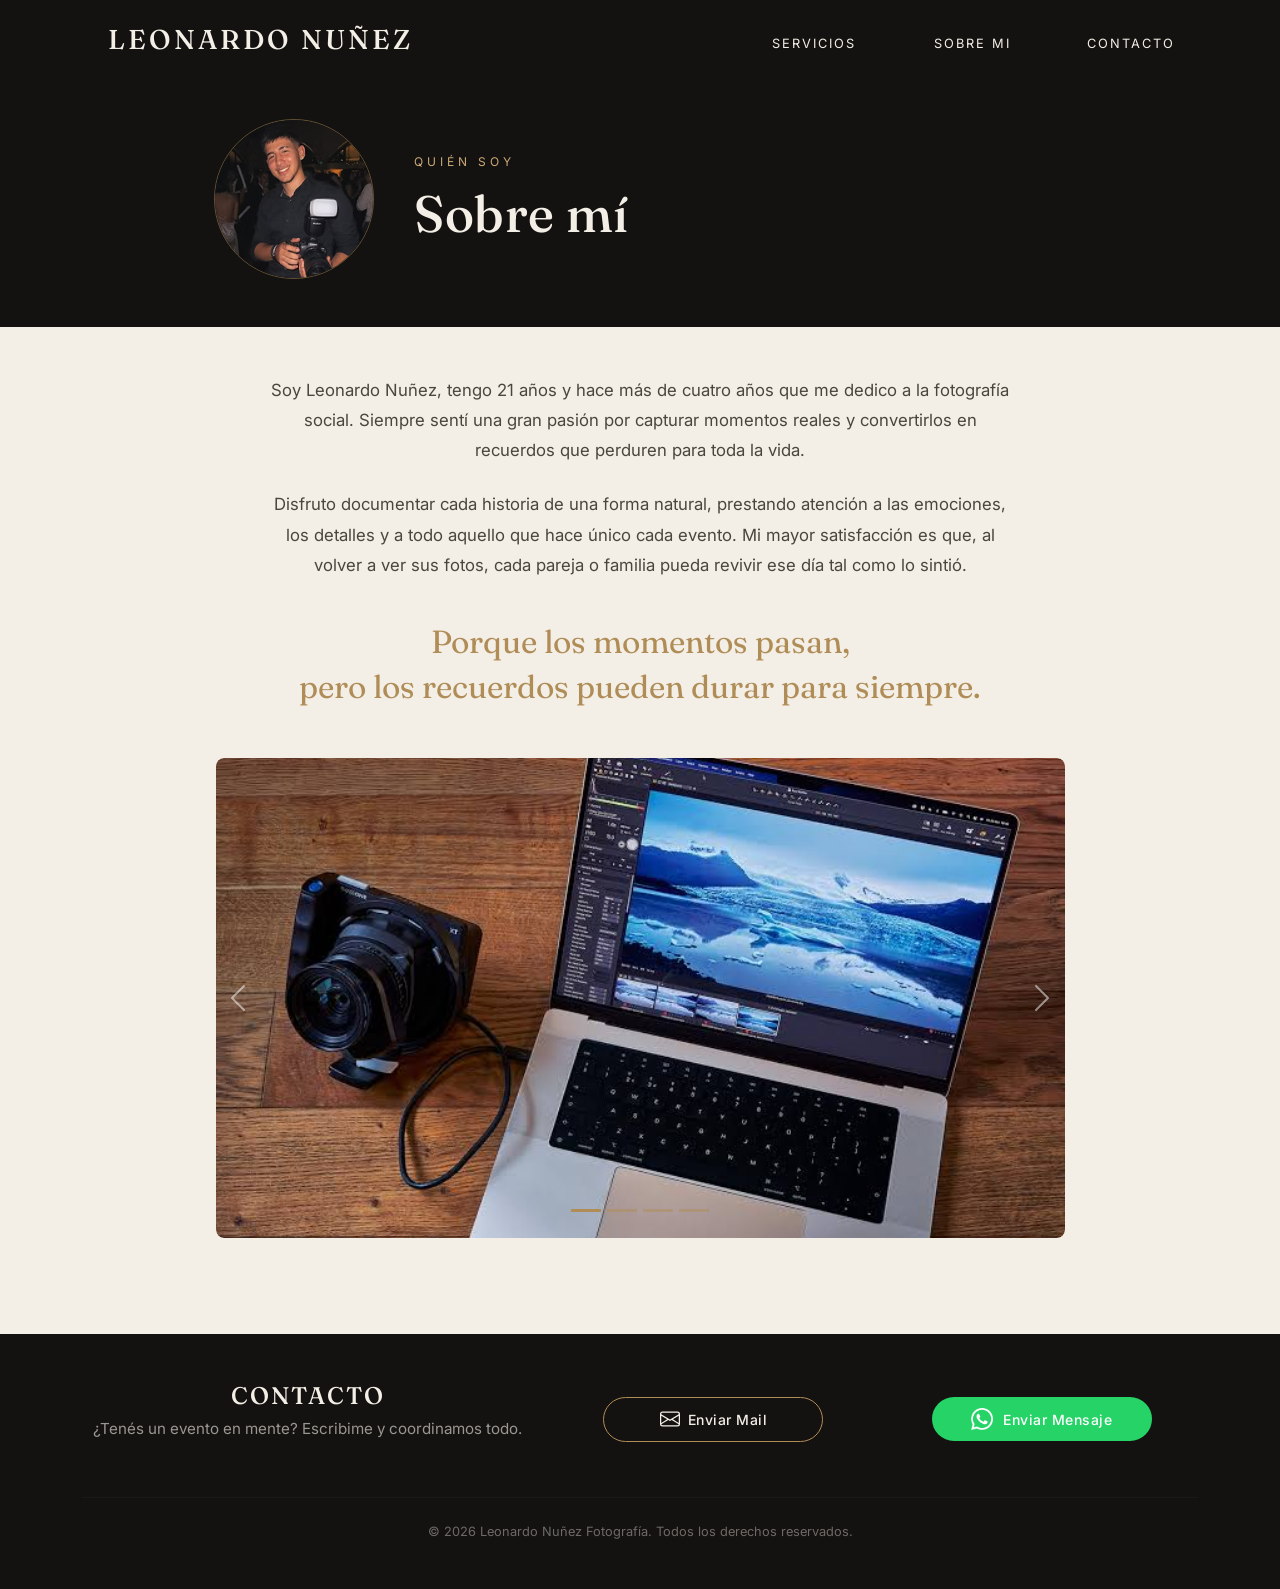
==== commit d337cf03: "Servicios proporcion estilo pinterest" ====
--- a/sobremi.html
+++ b/sobremi.html
@@ -10,7 +10,7 @@
         content="Pagina web portfolio para Leonardo Nuñez fotografo profesional de eventos, cumpleaños de 15 y casamientos">
     <link rel="preconnect" href="https://fonts.googleapis.com">
     <link rel="preconnect" href="https://fonts.gstatic.com" crossorigin>
-    <link href="https://fonts.googleapis.com/css2?family=Cormorant+Garamond:wght@400;500;600&family=Inter:wght@400;500;600&display=swap" rel="stylesheet">
+    <link href="https://fonts.googleapis.com/css2?family=Fraunces:opsz,wght@9..144,500;9..144,600&family=Inter:wght@400;500;600&display=swap" rel="stylesheet">
     <link rel="stylesheet" href="css/bootstrap.min.css">
     <link rel="stylesheet" href="css/estilos.css">
 </head>
@@ -51,8 +51,10 @@
         <section class="container py-5" id="sobreMi">
             <div class="row justify-content-center">
                 <div class="col-md-8 sobremi-texto">
-                    <p class="fade-in-scroll">Soy Leonardo Nuñez, tengo 21 años y hace más de cuatro años que me dedico a la fotografía social.</p>
-                    <p class="fade-in-scroll stagger-1">Disfruto documentar cada historia de una forma natural, prestando atención a las emociones, los detalles y a todo aquello que hace único cada evento.</p>
+                    <!-- <p>Soy Leonardo Nuñez, tengo 21 años y hace más de cuatro años que me dedico a la fotografía social. Siempre sentí una gran pasión por capturar momentos reales y convertirlos en recuerdos que perduren para toda la vida.</p>
+                    <p>Disfruto documentar cada historia de una forma natural, prestando atención a las emociones, los detalles y a todo aquello que hace único cada evento. Mi mayor satisfacción es que, al volver a ver sus fotos, cada pareja o familia pueda revivir ese día tal como lo sintió.</p> -->
+                    <p class="fade-in-scroll">Soy Leonardo Nuñez, tengo 21 años y hace más de cuatro años que me dedico a la fotografía social. Siempre sentí una gran pasión por capturar momentos reales y convertirlos en recuerdos que perduren para toda la vida.</p>
+                    <p class="fade-in-scroll stagger-1">Disfruto documentar cada historia de una forma natural, prestando atención a las emociones, los detalles y a todo aquello que hace único cada evento. Mi mayor satisfacción es que, al volver a ver sus fotos, cada pareja o familia pueda revivir ese día tal como lo sintió.</p>
                     <p class="sobremi-destacada fade-in-scroll stagger-2">Porque los momentos pasan,<br>pero los recuerdos pueden durar para siempre.</p>
                 </div>
             </div>
--- a/css/estilos.css
+++ b/css/estilos.css
@@ -197,10 +197,15 @@
 }
 
 .mosaico-grid {
-    display: grid;
-    grid-template-columns: repeat(6, 1fr);
-    grid-auto-rows: 90px;
-    gap: 1rem;
+    display: flex;
+    gap: 0.85rem;
+}
+
+.mosaico-col {
+    display: flex;
+    flex-direction: column;
+    gap: 0.85rem;
+    flex: 1;
 }
 
 .mosaico-item {
@@ -224,47 +229,24 @@
     display: block;
 }
 
-/* Tamaños del mosaico, mezclados a propósito */
-.tam-grande {
-    grid-column: span 3;
-    grid-row: span 3;
-}
-
-.tam-mediano {
-    grid-column: span 3;
-    grid-row: span 2;
-}
-
-.tam-alto {
-    grid-column: span 2;
-    grid-row: span 4;
-}
-
-.tam-chico {
-    grid-column: span 2;
-    grid-row: span 2;
-}
-
-@media (max-width: 992px) {
-    .mosaico-grid {
-        grid-template-columns: repeat(4, 1fr);
-    }
-    .tam-grande { grid-column: span 4; grid-row: span 3; }
-    .tam-alto { grid-column: span 2; grid-row: span 3; }
-    .tam-mediano { grid-column: span 2; grid-row: span 2; }
-    .tam-chico { grid-column: span 2; grid-row: span 2; }
-}
+/* Proporciones fotográficas reales via aspect-ratio: cada item define su propia forma,
+   la columna se estira a la suma de sus items, sin dejar huecos */
+.ph-cuadrado { aspect-ratio: 1 / 1; }
+.ph-4-5      { aspect-ratio: 4 / 5; }
+.ph-5-4      { aspect-ratio: 5 / 4; }
+.ph-5-7      { aspect-ratio: 5 / 7; }
+.ph-7-5      { aspect-ratio: 7 / 5; }
 
 @media (max-width: 768px) {
     .mosaico-grid {
-        grid-template-columns: repeat(2, 1fr);
-        grid-auto-rows: 130px;
         gap: 0.75rem;
-    }
-    .tam-grande { grid-column: span 2; grid-row: span 2; }
-    .tam-alto { grid-column: span 1; grid-row: span 3; }
-    .tam-mediano { grid-column: span 1; grid-row: span 2; }
-    .tam-chico { grid-column: span 1; grid-row: span 1; }
+        flex-wrap: wrap;
+    }
+    .mosaico-col {
+        flex: 1 1 calc(50% - 0.375rem);
+        min-width: calc(50% - 0.375rem);
+        gap: 0.75rem;
+    }
 
     #servicios {
         padding: 4rem 0 3rem;
@@ -554,4 +536,4 @@
 .fade-in-left.visible {
     opacity: 1;
     transform: translateX(0);
-}
+}
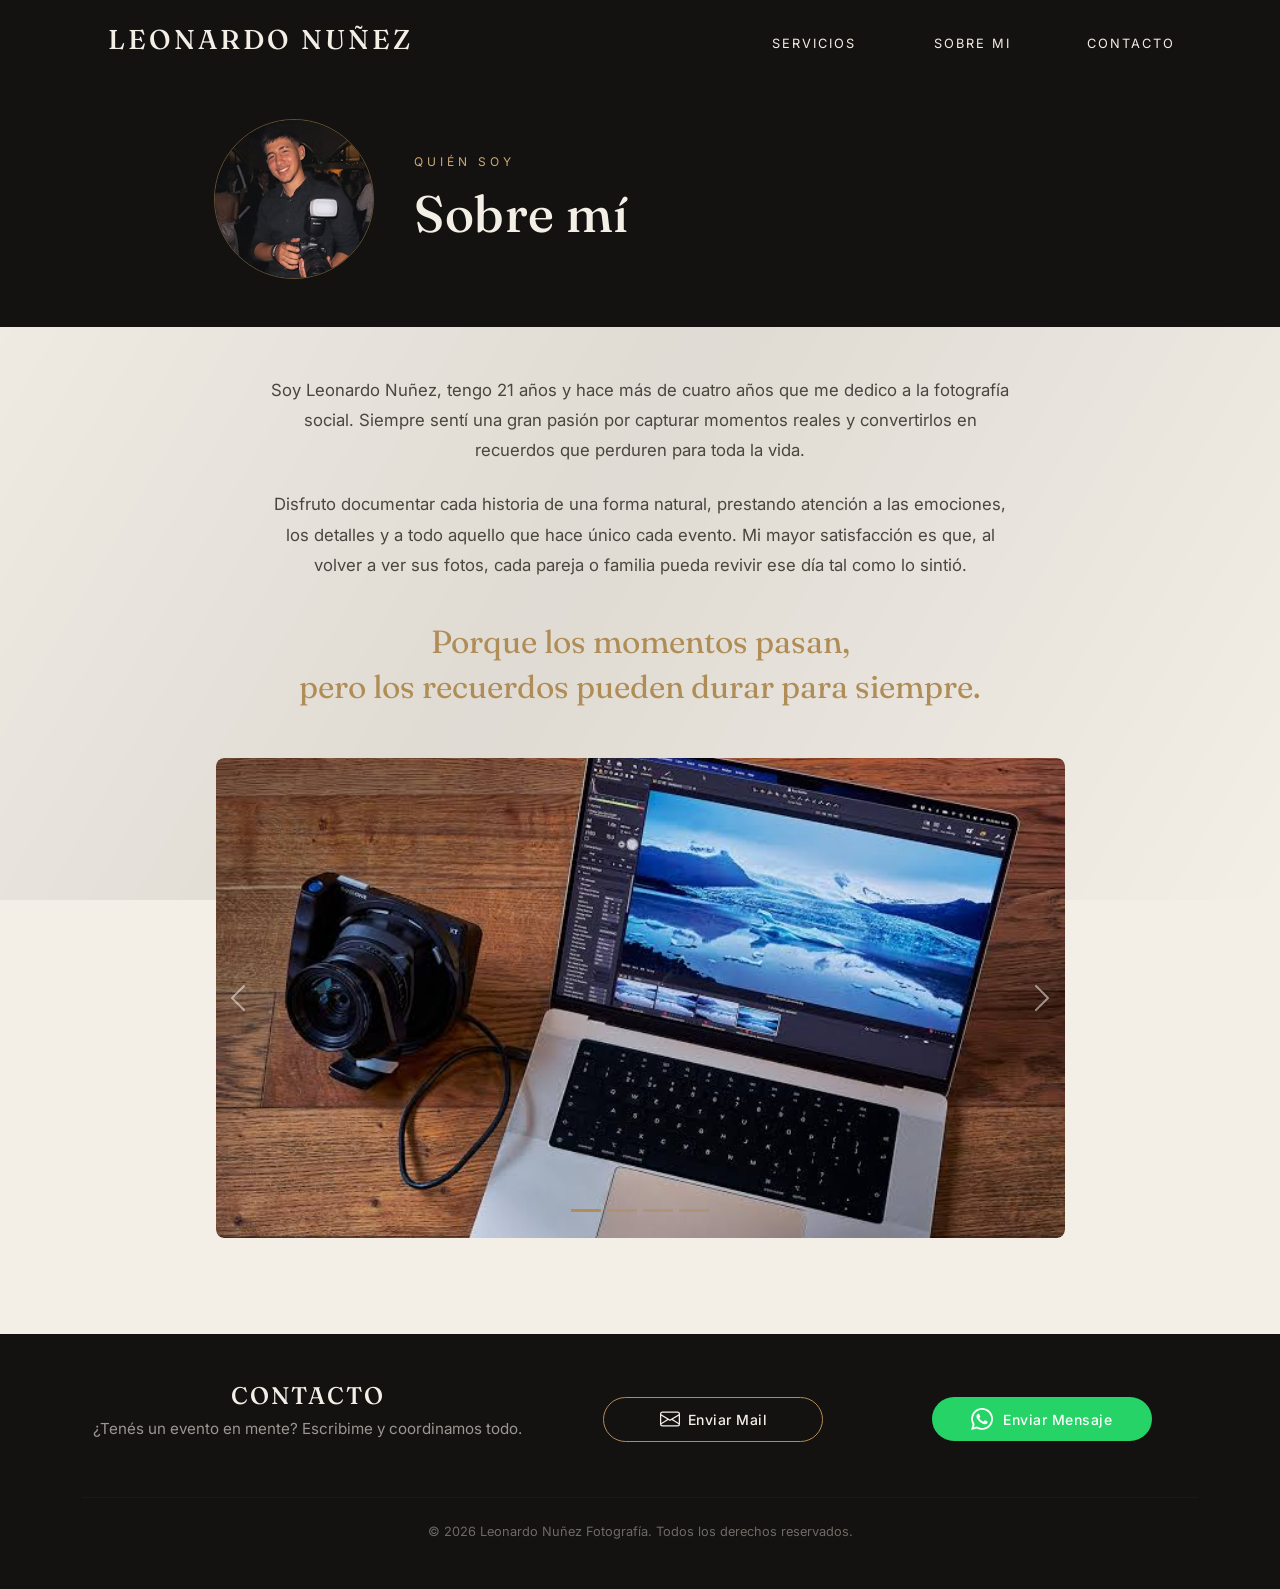
==== commit a2d9fe05: "particulas" ====
--- a/sobremi.html
+++ b/sobremi.html
@@ -36,6 +36,49 @@
             </nav>
         </header>
 
+        <div class="particulas" aria-hidden="true">
+            <span class="particula" style="left: 0%; animation-duration: 35s; animation-delay: -14.6s;"></span>
+            <span class="particula" style="left: 2.1%; animation-duration: 37s; animation-delay: -8.0s;"></span>
+            <span class="particula" style="left: 5.6%; animation-duration: 36s; animation-delay: -34.7s;"></span>
+            <span class="particula" style="left: 6.9%; animation-duration: 32s; animation-delay: -7.6s;"></span>
+            <span class="particula" style="left: 9.1%; animation-duration: 29s; animation-delay: -27.1s;"></span>
+            <span class="particula" style="left: 12.4%; animation-duration: 26s; animation-delay: -20.6s;"></span>
+            <span class="particula" style="left: 14.5%; animation-duration: 27s; animation-delay: -18.7s;"></span>
+            <span class="particula" style="left: 17.5%; animation-duration: 35s; animation-delay: -27.0s;"></span>
+            <span class="particula" style="left: 19.9%; animation-duration: 31s; animation-delay: -1.1s;"></span>
+            <span class="particula" style="left: 22.3%; animation-duration: 31s; animation-delay: -21.5s;"></span>
+            <span class="particula" style="left: 25.4%; animation-duration: 29s; animation-delay: -0.7s;"></span>
+            <span class="particula" style="left: 28.1%; animation-duration: 25s; animation-delay: -3.1s;"></span>
+            <span class="particula" style="left: 31.0%; animation-duration: 31s; animation-delay: -5.0s;"></span>
+            <span class="particula" style="left: 33.1%; animation-duration: 30s; animation-delay: -14.5s;"></span>
+            <span class="particula" style="left: 34.6%; animation-duration: 24s; animation-delay: -11.3s;"></span>
+            <span class="particula" style="left: 38.3%; animation-duration: 25s; animation-delay: -19.5s;"></span>
+            <span class="particula" style="left: 39.6%; animation-duration: 36s; animation-delay: -32.2s;"></span>
+            <span class="particula" style="left: 43.2%; animation-duration: 36s; animation-delay: -32.3s;"></span>
+            <span class="particula" style="left: 46.2%; animation-duration: 25s; animation-delay: -3.1s;"></span>
+            <span class="particula" style="left: 47.7%; animation-duration: 37s; animation-delay: -14.4s;"></span>
+            <span class="particula" style="left: 49.9%; animation-duration: 26s; animation-delay: -23.1s;"></span>
+            <span class="particula" style="left: 52.6%; animation-duration: 29s; animation-delay: -27.7s;"></span>
+            <span class="particula" style="left: 55.3%; animation-duration: 29s; animation-delay: -28.9s;"></span>
+            <span class="particula" style="left: 57.6%; animation-duration: 24s; animation-delay: -20.0s;"></span>
+            <span class="particula" style="left: 59.6%; animation-duration: 35s; animation-delay: -34.7s;"></span>
+            <span class="particula" style="left: 62.8%; animation-duration: 31s; animation-delay: -2.2s;"></span>
+            <span class="particula" style="left: 65.5%; animation-duration: 32s; animation-delay: -7.1s;"></span>
+            <span class="particula" style="left: 68.1%; animation-duration: 32s; animation-delay: -31.4s;"></span>
+            <span class="particula" style="left: 69.6%; animation-duration: 34s; animation-delay: -5.8s;"></span>
+            <span class="particula" style="left: 72.6%; animation-duration: 38s; animation-delay: -12.6s;"></span>
+            <span class="particula" style="left: 75.9%; animation-duration: 38s; animation-delay: -11.7s;"></span>
+            <span class="particula" style="left: 77.1%; animation-duration: 25s; animation-delay: -23.1s;"></span>
+            <span class="particula" style="left: 79.8%; animation-duration: 30s; animation-delay: -11.2s;"></span>
+            <span class="particula" style="left: 83.3%; animation-duration: 34s; animation-delay: -17.7s;"></span>
+            <span class="particula" style="left: 85.8%; animation-duration: 27s; animation-delay: -11.0s;"></span>
+            <span class="particula" style="left: 88.9%; animation-duration: 35s; animation-delay: -20.7s;"></span>
+            <span class="particula" style="left: 91.2%; animation-duration: 31s; animation-delay: -15.7s;"></span>
+            <span class="particula" style="left: 93.3%; animation-duration: 38s; animation-delay: -33.3s;"></span>
+            <span class="particula" style="left: 94.8%; animation-duration: 25s; animation-delay: -11.0s;"></span>
+            <span class="particula" style="left: 97.8%; animation-duration: 35s; animation-delay: -16.9s;"></span>
+        </div>
+
         <div class="sobremi-hero-content">
             <figure class="sobremi-hero-photo fade-in-scroll">
                 <img src="img/IMG_5636 1.png" alt="Leonardo Nuñez posando con una camara en las manos y sonriendo">
@@ -94,6 +137,48 @@
     </main>
 
     <footer class="container-fluid" id="contacto">
+        <div class="particulas" aria-hidden="true">
+            <span class="particula" style="left: 0.1%; animation-duration: 36s; animation-delay: -8.4s;"></span>
+            <span class="particula" style="left: 3.2%; animation-duration: 33s; animation-delay: -21.5s;"></span>
+            <span class="particula" style="left: 5.8%; animation-duration: 40s; animation-delay: -21.1s;"></span>
+            <span class="particula" style="left: 8.5%; animation-duration: 40s; animation-delay: -24.7s;"></span>
+            <span class="particula" style="left: 10.1%; animation-duration: 36s; animation-delay: -19.0s;"></span>
+            <span class="particula" style="left: 12.5%; animation-duration: 36s; animation-delay: -22.9s;"></span>
+            <span class="particula" style="left: 14.7%; animation-duration: 30s; animation-delay: -15.5s;"></span>
+            <span class="particula" style="left: 18.4%; animation-duration: 37s; animation-delay: -22.5s;"></span>
+            <span class="particula" style="left: 20.6%; animation-duration: 32s; animation-delay: -26.1s;"></span>
+            <span class="particula" style="left: 22.2%; animation-duration: 31s; animation-delay: -17.2s;"></span>
+            <span class="particula" style="left: 25.5%; animation-duration: 27s; animation-delay: -23.3s;"></span>
+            <span class="particula" style="left: 27.3%; animation-duration: 40s; animation-delay: -11.4s;"></span>
+            <span class="particula" style="left: 29.6%; animation-duration: 40s; animation-delay: -2.6s;"></span>
+            <span class="particula" style="left: 32.4%; animation-duration: 36s; animation-delay: -11.6s;"></span>
+            <span class="particula" style="left: 34.7%; animation-duration: 30s; animation-delay: -9.6s;"></span>
+            <span class="particula" style="left: 37.4%; animation-duration: 36s; animation-delay: -11.0s;"></span>
+            <span class="particula" style="left: 40.0%; animation-duration: 28s; animation-delay: -19.2s;"></span>
+            <span class="particula" style="left: 43.5%; animation-duration: 31s; animation-delay: -27.1s;"></span>
+            <span class="particula" style="left: 45.7%; animation-duration: 34s; animation-delay: -29.0s;"></span>
+            <span class="particula" style="left: 46.9%; animation-duration: 27s; animation-delay: -3.2s;"></span>
+            <span class="particula" style="left: 49.9%; animation-duration: 26s; animation-delay: -10.7s;"></span>
+            <span class="particula" style="left: 52.5%; animation-duration: 39s; animation-delay: -7.5s;"></span>
+            <span class="particula" style="left: 55.6%; animation-duration: 33s; animation-delay: -19.7s;"></span>
+            <span class="particula" style="left: 58.4%; animation-duration: 35s; animation-delay: -18.9s;"></span>
+            <span class="particula" style="left: 60.9%; animation-duration: 30s; animation-delay: -14.6s;"></span>
+            <span class="particula" style="left: 61.8%; animation-duration: 32s; animation-delay: -12.1s;"></span>
+            <span class="particula" style="left: 65.9%; animation-duration: 27s; animation-delay: -18.0s;"></span>
+            <span class="particula" style="left: 67.3%; animation-duration: 40s; animation-delay: -21.7s;"></span>
+            <span class="particula" style="left: 70.2%; animation-duration: 31s; animation-delay: -27.1s;"></span>
+            <span class="particula" style="left: 73.6%; animation-duration: 39s; animation-delay: -6.4s;"></span>
+            <span class="particula" style="left: 75.4%; animation-duration: 35s; animation-delay: -16.9s;"></span>
+            <span class="particula" style="left: 78.3%; animation-duration: 40s; animation-delay: -24.1s;"></span>
+            <span class="particula" style="left: 80.9%; animation-duration: 33s; animation-delay: -9.2s;"></span>
+            <span class="particula" style="left: 83.8%; animation-duration: 32s; animation-delay: -8.3s;"></span>
+            <span class="particula" style="left: 86.2%; animation-duration: 38s; animation-delay: -18.3s;"></span>
+            <span class="particula" style="left: 87.0%; animation-duration: 32s; animation-delay: -10.2s;"></span>
+            <span class="particula" style="left: 91.4%; animation-duration: 28s; animation-delay: -3.0s;"></span>
+            <span class="particula" style="left: 92.3%; animation-duration: 37s; animation-delay: -11.8s;"></span>
+            <span class="particula" style="left: 96.4%; animation-duration: 40s; animation-delay: -24.9s;"></span>
+            <span class="particula" style="left: 98.5%; animation-duration: 31s; animation-delay: -25.8s;"></span>
+        </div>
         <div class="container py-5">
             <div class="row justify-content-center align-items-center gy-4">
                 <div class="col-12 col-md-5 text-center text-md-start">
--- a/css/estilos.css
+++ b/css/estilos.css
@@ -18,6 +18,28 @@
     font-family: var(--font-cuerpo);
     background-color: var(--crema);
     color: var(--negro);
+    position: relative;
+}
+
+body::before {
+    content: '';
+    position: fixed;
+    inset: 0;
+    z-index: -2;
+    background-image: linear-gradient(120deg,
+        rgba(0,0,0,0) 0%,
+        rgba(0,0,0,0.08) 20%,
+        rgba(0,0,0,0) 40%,
+        rgba(0,0,0,0.08) 60%,
+        rgba(0,0,0,0) 80%,
+        rgba(0,0,0,0.08) 100%);
+    background-size: 250% 250%;
+    animation: moverGradienteClaro 70s linear infinite;
+}
+
+@keyframes moverGradienteClaro {
+    0% { background-position: 0% 0%; }
+    100% { background-position: 100% 100%; }
 }
 
 h1, h2, h3, h4 {
@@ -86,6 +108,63 @@
     height: 100vh;
     display: flex;
     flex-direction: column;
+    position: relative;
+    overflow: hidden;
+    z-index: 0;
+}
+
+/* Partículas flotantes doradas, sutiles, dentro del hero */
+.particulas {
+    position: absolute;
+    inset: 0;
+    z-index: 1;
+    pointer-events: none;
+    overflow: hidden;
+}
+
+.particula {
+    position: absolute;
+    bottom: -5%;
+    width: 4px;
+    height: 4px;
+    border-radius: 50%;
+    background-color: var(--dorado-claro);
+    opacity: 0;
+    animation-name: flotarParticula;
+    animation-timing-function: ease-in-out;
+    animation-iteration-count: infinite;
+    animation-fill-mode: both;
+}
+
+.particula:nth-child(3n) {
+    width: 3px;
+    height: 3px;
+}
+
+.particula:nth-child(5n) {
+    width: 5px;
+    height: 5px;
+    background-color: var(--dorado);
+}
+
+@keyframes flotarParticula {
+    0% {
+        transform: translate(0, 0);
+        opacity: 0;
+    }
+    3% {
+        opacity: 0.5;
+    }
+    50% {
+        transform: translate(15px, -50vh);
+    }
+    90% {
+        opacity: 0.4;
+    }
+    100% {
+        transform: translate(-10px, -105vh);
+        opacity: 0;
+    }
 }
 
 .hero-content {
@@ -96,6 +175,8 @@
     justify-content: center;
     text-align: center;
     padding: 0 1.5rem;
+    position: relative;
+    z-index: 2;
 }
 
 .hero-content .eyebrow {
@@ -176,7 +257,26 @@
    Servicios
    ============================ */
 #servicios {
-    padding: 6rem 0 5rem;
+    padding: 5rem 0 4rem;
+    position: relative;
+    overflow: hidden;
+    z-index: 0;
+}
+
+#servicios::before {
+    content: '';
+    position: absolute;
+    inset: 0;
+    z-index: -1;
+    background-image: linear-gradient(120deg,
+        #fffaf0 0%,
+        #e9dabb 20%,
+        #fffaf0 40%,
+        #e9dabb 60%,
+        #fffaf0 80%,
+        #e9dabb 100%);
+    background-size: 250% 100%;
+    animation: moverGradienteClaro 10s linear infinite;
 }
 
 .servicios-eyebrow {
@@ -196,60 +296,263 @@
     color: var(--negro);
 }
 
-.mosaico-grid {
+.evento-bloque {
+    margin-bottom: 4.5rem;
+}
+
+.evento-bloque-ultimo {
+    margin-bottom: 0;
+}
+
+.evento-titulo {
+    display: block;
+    width: 100%;
+    background: none;
+    border: none;
+    text-align: left;
+    font-family: var(--font-titulo);
+    font-size: clamp(1.4rem, 2.5vw, 1.9rem);
+    color: var(--negro);
+    margin-bottom: 1.5rem;
+    padding-bottom: 0.75rem;
+    border-bottom: 1px solid rgba(20, 18, 16, 0.12);
+    cursor: default;
+}
+
+.evento-toggle-icono {
+    display: none;
+}
+
+.evento-toggle-hint {
+    display: none;
+}
+
+/* Panel: en desktop siempre visible, contiene el carrusel */
+.evento-panel {
+    display: block;
+}
+
+.evento-panel-mobile {
+    display: none;
+}
+
+/* Carrusel horizontal deslizable, full-width, con fotos en su proporción original */
+.carrusel-fotos-wrap {
+    position: relative;
     display: flex;
-    gap: 0.85rem;
-}
-
-.mosaico-col {
+    align-items: center;
+}
+
+.carrusel-fotos {
     display: flex;
-    flex-direction: column;
-    gap: 0.85rem;
-    flex: 1;
-}
-
-.mosaico-item {
-    position: relative;
+    align-items: flex-start;
+    gap: 1rem;
+    overflow-x: auto;
+    overflow-y: hidden;
+    scroll-snap-type: x mandatory;
+    scroll-behavior: smooth;
+    scroll-padding-left: 4.5rem;
+    -ms-overflow-style: none;
+    scrollbar-width: none;
+}
+
+.carrusel-fotos::-webkit-scrollbar {
+    display: none;
+}
+
+.carrusel-foto:first-child {
+    margin-left: 4.5rem;
+}
+
+.carrusel-foto:last-child {
+    margin-right: 4.5rem;
+}
+
+.carrusel-foto {
+    flex-shrink: 0;
+    height: clamp(320px, 55vh, 520px);
     border-radius: 10px;
     overflow: hidden;
+    scroll-snap-align: start;
     cursor: pointer;
-    transition: transform 0.5s ease, filter 0.5s ease, box-shadow 0.4s ease;
-}
-
-.mosaico-item:hover {
-    transform: scale(1.03);
-    filter: brightness(1.1);
-    box-shadow: 0 12px 30px rgba(20,18,16,0.25);
-}
-
-.mosaico-item img {
-    width: 100%;
+    transition: transform 0.4s ease, filter 0.4s ease;
+}
+
+.carrusel-foto:hover {
+    transform: scale(1.02);
+    filter: brightness(1.08);
+}
+
+.carrusel-foto img {
     height: 100%;
+    width: auto;
+    display: block;
     object-fit: cover;
-    display: block;
-}
-
-/* Proporciones fotográficas reales via aspect-ratio: cada item define su propia forma,
-   la columna se estira a la suma de sus items, sin dejar huecos */
+}
+
+/* Proporciones fotográficas: cada foto define su propio ancho relativo a su altura fija */
 .ph-cuadrado { aspect-ratio: 1 / 1; }
 .ph-4-5      { aspect-ratio: 4 / 5; }
 .ph-5-4      { aspect-ratio: 5 / 4; }
 .ph-5-7      { aspect-ratio: 5 / 7; }
 .ph-7-5      { aspect-ratio: 7 / 5; }
+.ph-panoramica { aspect-ratio: 16 / 9; }
+
+.carrusel-flecha {
+    position: absolute;
+    top: 0;
+    bottom: 0;
+    z-index: 3;
+    width: 3.5rem;
+    display: flex;
+    align-items: center;
+    justify-content: center;
+    background: none;
+    border: none;
+    color: var(--negro);
+    font-size: 1.4rem;
+    cursor: pointer;
+    transition: color 0.3s ease, opacity 0.3s ease;
+    opacity: 0.5;
+}
+
+.carrusel-flecha:hover {
+    opacity: 1;
+    color: var(--dorado);
+}
+
+.carrusel-flecha-izq {
+    left: 0;
+}
+
+.carrusel-flecha-der {
+    right: 0;
+}
 
 @media (max-width: 768px) {
-    .mosaico-grid {
+    .carrusel-fotos {
         gap: 0.75rem;
-        flex-wrap: wrap;
-    }
-    .mosaico-col {
-        flex: 1 1 calc(50% - 0.375rem);
-        min-width: calc(50% - 0.375rem);
-        gap: 0.75rem;
+        scroll-padding-left: 1.5rem;
+    }
+
+    .carrusel-foto:first-child {
+        margin-left: 1.5rem;
+    }
+
+    .carrusel-foto:last-child {
+        margin-right: 1.5rem;
+    }
+
+    .carrusel-foto {
+        height: clamp(260px, 42vh, 400px);
+    }
+
+    .carrusel-flecha {
+        width: 2.5rem;
+        font-size: 1.1rem;
     }
 
     #servicios {
         padding: 4rem 0 3rem;
+    }
+
+    /* Acordeón mobile: título clickeable, carrusel oculto, fotos apiladas ancho completo */
+    .evento-titulo {
+        display: flex;
+        align-items: center;
+        justify-content: space-between;
+        gap: 1rem;
+        cursor: pointer;
+        margin-bottom: 0;
+        padding: 1rem 1.5rem;
+        border-bottom: none;
+        background-color: rgba(20, 18, 16, 0.03);
+        border-radius: 8px;
+    }
+
+    .evento-toggle-derecha {
+        display: flex;
+        align-items: center;
+        gap: 0.5rem;
+        flex-shrink: 0;
+    }
+
+    .evento-toggle-icono {
+        display: inline-block;
+        font-size: 1.5rem;
+        color: var(--dorado);
+        transform: rotate(0deg);
+        transition: transform 0.35s ease;
+        flex-shrink: 0;
+        line-height: 1;
+    }
+
+    .evento-toggle-hint {
+        display: inline-block;
+        font-family: var(--font-cuerpo);
+        font-size: 0.75rem;
+        letter-spacing: 1px;
+        text-transform: uppercase;
+        color: var(--dorado);
+        flex-shrink: 0;
+    }
+
+    .evento-toggle[aria-expanded="true"] .evento-toggle-hint::before {
+        content: "Ocultar";
+    }
+
+    .evento-toggle[aria-expanded="false"] .evento-toggle-hint::before {
+        content: "Ver más";
+    }
+
+    .evento-toggle-hint {
+        font-size: 0;
+    }
+
+    .evento-toggle-hint::before {
+        font-size: 0.75rem;
+    }
+
+    .evento-toggle[aria-expanded="true"] .evento-toggle-icono {
+        transform: rotate(45deg);
+    }
+
+    .carrusel-fotos-wrap {
+        display: none;
+    }
+
+    .evento-panel {
+        overflow: hidden;
+        max-height: 0;
+        transition: max-height 0.5s ease;
+    }
+
+    .evento-panel.expandido {
+        max-height: 10000px;
+    }
+
+    .evento-panel-mobile {
+        display: flex;
+        flex-direction: column;
+        gap: 1rem;
+        padding: 1.5rem;
+    }
+
+    .evento-foto-mobile {
+        width: 100%;
+        border-radius: 10px;
+        overflow: hidden;
+    }
+
+    .evento-foto-mobile img {
+        width: 100%;
+        height: 100%;
+        object-fit: cover;
+        display: block;
+    }
+
+    .evento-bloque {
+        margin-bottom: 1rem;
     }
 }
 
@@ -259,6 +562,9 @@
 #heroSobreMi {
     background-color: var(--negro);
     padding-bottom: 3rem;
+    position: relative;
+    overflow: hidden;
+    z-index: 0;
 }
 
 .sobremi-hero-content {
@@ -375,6 +681,9 @@
    ============================ */
 footer {
     background-color: var(--negro);
+    position: relative;
+    overflow: hidden;
+    z-index: 0;
 }
 
 footer h3 {
@@ -493,9 +802,6 @@
     #hero > header,
     #heroSobreMi > header {
         border-bottom: 1px solid rgba(243, 238, 230, 0.15);
-        background-color: rgba(20, 18, 16, 0.35);
-        backdrop-filter: blur(6px);
-        -webkit-backdrop-filter: blur(6px);
     }
 
     #servicios.container,
@@ -536,4 +842,17 @@
 .fade-in-left.visible {
     opacity: 1;
     transform: translateX(0);
+}
+
+/* Respeta la preferencia de movimiento reducido del sistema */
+@media (prefers-reduced-motion: reduce) {
+    body::before,
+    #servicios::before,
+    .particula {
+        animation: none;
+    }
+
+    .particulas {
+        display: none;
+    }
 }
